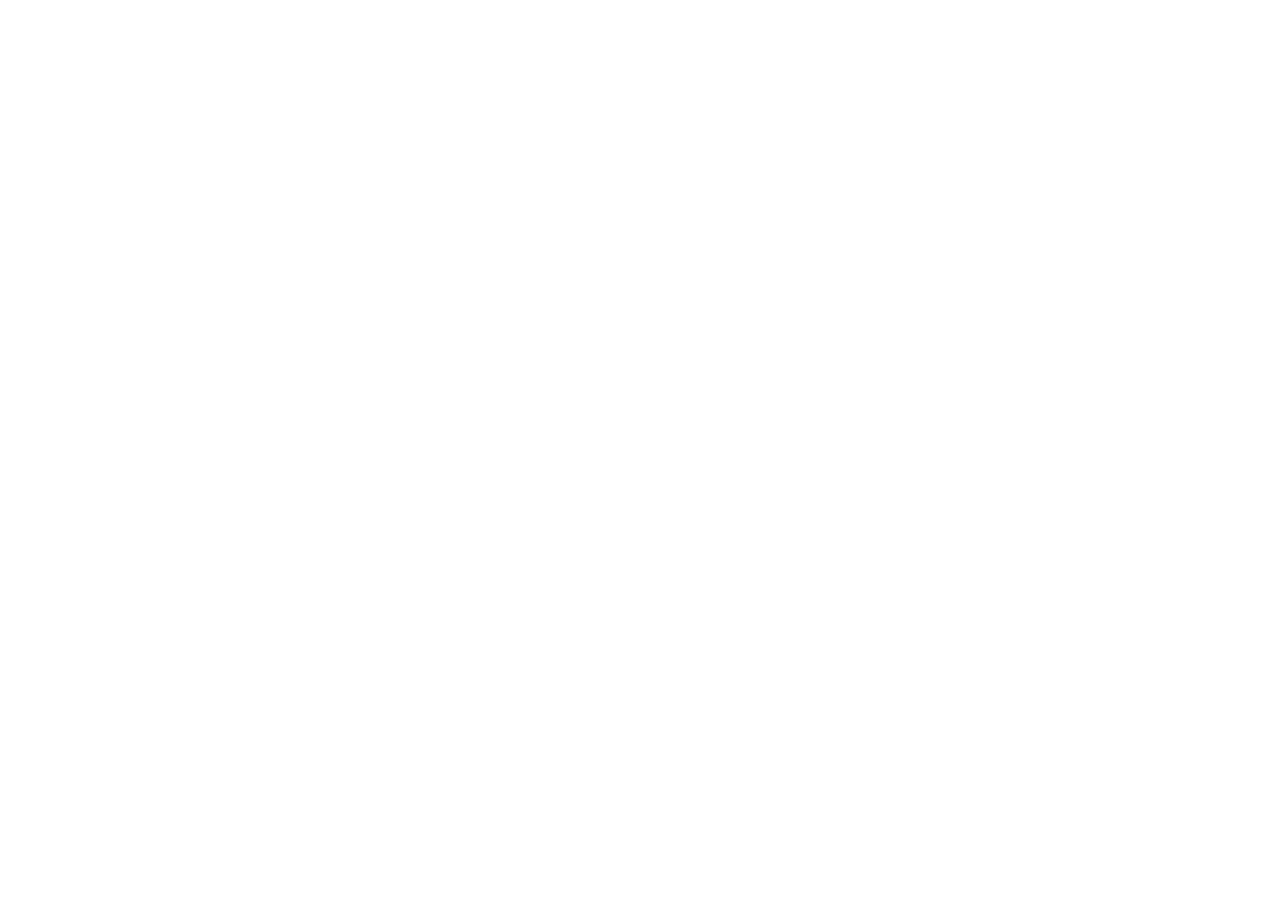
==== index.html @ 034fc5f6 "init project" ====
<!DOCTYPE html>
<html lang="en">

<head>
    <meta charset="UTF-8">
    <meta http-equiv="X-UA-Compatible" content="IE=edge">
    <meta name="viewport" content="width=device-width, initial-scale=1.0">
    <title>后台主页</title>
</head>

<body>

</body>

</html>
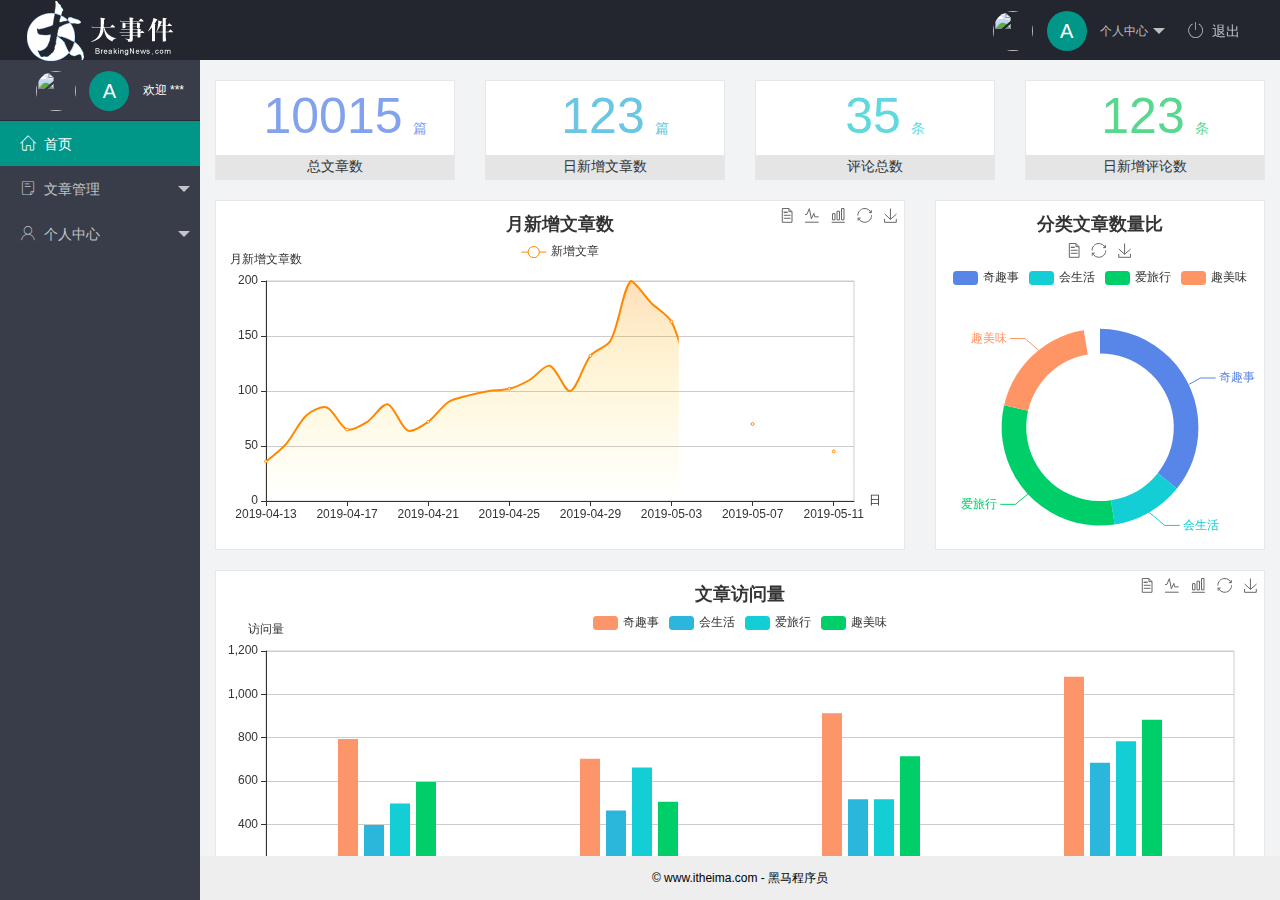
==== commit 35074a75: "完成了主页功能的开发" ====
--- a/index.html
+++ b/index.html
@@ -6,10 +6,104 @@
     <meta http-equiv="X-UA-Compatible" content="IE=edge">
     <meta name="viewport" content="width=device-width, initial-scale=1.0">
     <title>后台主页</title>
+    <!-- 导入 layui 的样式表 -->
+    <link rel="stylesheet" href="/assets/lib/layui/css/layui.css" />
+    <!-- 导入第三方图标库 -->
+    <link rel="stylesheet" href="/assets/fonts/iconfont.css" />
+    <!-- 导入自己的样式表  -->
+    <link rel="stylesheet" href="/assets/css/index.css" />
 </head>
 
-<body>
+<body class="layui-layout-body">
+    <div class="layui-layout layui-layout-admin">
+        <div class="layui-header">
+            <div class="layui-logo">
+                <img src="/assets/images/logo.png" alt="" />
+            </div>
+            <!-- 头部区域（可配合layui已有的水平导航） -->
+            <ul class="layui-nav layui-layout-right">
+                <li class="layui-nav-item">
+                    <a href="javascript:;" class="userinfo">
+                        <img src="http://t.cn/RCzsdCq" class="layui-nav-img" />
+                        <span class="text-avatar">A</span>
+                        个人中心
+                    </a>
+                    <dl class="layui-nav-child">
+                        <dd><a href="">基本资料</a></dd>
+                        <dd><a href="">更换头像</a></dd>
+                        <dd><a href="">重置密码</a></dd>
+                    </dl>
+                </li>
+                <li class="layui-nav-item">
+                    <!-- icon-tuichu前面没有. -->
+                    <a href="javascript:;" id="btnLogout"><span class="iconfont icon-tuichu"></span>退出</a>
+                </li>
+            </ul>
+        </div>
 
+        <div class="layui-side layui-bg-black">
+            <div class="layui-side-scroll">
+                <div class="userinfo">
+                    <img src="http://t.cn/RCzsdCq" class="layui-nav-img" />
+                    <span class="text-avatar">A</span>
+                    <span id="welcome">欢迎 ***</span>
+                </div>
+                <!-- 左侧导航区域（可配合layui已有的垂直导航） -->
+                <ul class="layui-nav layui-nav-tree" lay-shrink="all">
+                    <li class="layui-nav-item layui-this">
+                        <a href="/home/dashboard.html" target="fm"><span class="iconfont icon-home"></span>首页</a>
+                    </li>
+                    <li class="layui-nav-item">
+                        <a class="" href="javascript:;"><span class="iconfont icon-16"></span>文章管理</a>
+                        <dl class="layui-nav-child">
+                            <dd>
+                                <a href="javascript:;"><i class="layui-icon layui-icon-app"></i>文章类别</a>
+                            </dd>
+                            <dd>
+                                <a href="javascript:;"><i class="layui-icon layui-icon-app"></i>文章列表</a>
+                            </dd>
+                            <dd>
+                                <a href="javascript:;"><i class="layui-icon layui-icon-app"></i>发布文章</a>
+                            </dd>
+                        </dl>
+                    </li>
+                    <li class="layui-nav-item">
+                        <a href="javascript:;"><span class="iconfont icon-user"></span>个人中心</a>
+                        <dl class="layui-nav-child">
+                            <dd>
+                                <a href="javascript:;"><i class="layui-icon layui-icon-app"></i>基本资料</a>
+                            </dd>
+                            <dd>
+                                <a href="javascript:;"><i class="layui-icon layui-icon-app"></i>更换头像</a>
+                            </dd>
+                            <dd>
+                                <a href="javascript:;"><i class="layui-icon layui-icon-app"></i>重置密码</a>
+                            </dd>
+                        </dl>
+                    </li>
+                </ul>
+            </div>
+        </div>
+
+        <div class="layui-body">
+            <!-- 内容主体区域 -->
+            <!-- 以后iframe就是一个载体了，具体显示那个网页就点击那个a链接 -->
+            <iframe name="fm" src="/home/dashboard.html" frameborder="0"></iframe>
+        </div>
+
+        <div class="layui-footer">
+            <!-- 底部固定区域 -->
+            © www.itheima.com - 黑马程序员
+        </div>
+    </div>
+    <!-- 导入 layui 的JS文件 -->
+    <script src="/assets/lib/layui/layui.all.js"></script>
+    <!-- 导入 jquery.js  -->
+    <script src="/assets/lib/jquery.js"></script>
+    <!-- jquery之后 自己的JS文件之前 导入baseApi -->
+    <script src="/assets/js/baseAPI.js"></script>
+    <!-- 导入自己的js文件 -->
+    <script src="/assets/js/index.js"></script>
 </body>
 
 </html>--- a/assets/lib/layui/css/layui.css
+++ b/assets/lib/layui/css/layui.css
@@ -0,0 +1,2 @@
+/** layui-v2.5.5 MIT License By https://www.layui.com */
+ .layui-inline,img{display:inline-block;vertical-align:middle}h1,h2,h3,h4,h5,h6{font-weight:400}.layui-edge,.layui-header,.layui-inline,.layui-main{position:relative}.layui-body,.layui-edge,.layui-elip{overflow:hidden}.layui-btn,.layui-edge,.layui-inline,img{vertical-align:middle}.layui-btn,.layui-disabled,.layui-icon,.layui-unselect{-moz-user-select:none;-webkit-user-select:none;-ms-user-select:none}.layui-elip,.layui-form-checkbox span,.layui-form-pane .layui-form-label{text-overflow:ellipsis;white-space:nowrap}.layui-breadcrumb,.layui-tree-btnGroup{visibility:hidden}blockquote,body,button,dd,div,dl,dt,form,h1,h2,h3,h4,h5,h6,input,li,ol,p,pre,td,textarea,th,ul{margin:0;padding:0;-webkit-tap-highlight-color:rgba(0,0,0,0)}a:active,a:hover{outline:0}img{border:none}li{list-style:none}table{border-collapse:collapse;border-spacing:0}h4,h5,h6{font-size:100%}button,input,optgroup,option,select,textarea{font-family:inherit;font-size:inherit;font-style:inherit;font-weight:inherit;outline:0}pre{white-space:pre-wrap;white-space:-moz-pre-wrap;white-space:-pre-wrap;white-space:-o-pre-wrap;word-wrap:break-word}body{line-height:24px;font:14px Helvetica Neue,Helvetica,PingFang SC,Tahoma,Arial,sans-serif}hr{height:1px;margin:10px 0;border:0;clear:both}a{color:#333;text-decoration:none}a:hover{color:#777}a cite{font-style:normal;*cursor:pointer}.layui-border-box,.layui-border-box *{box-sizing:border-box}.layui-box,.layui-box *{box-sizing:content-box}.layui-clear{clear:both;*zoom:1}.layui-clear:after{content:'\20';clear:both;*zoom:1;display:block;height:0}.layui-inline{*display:inline;*zoom:1}.layui-edge{display:inline-block;width:0;height:0;border-width:6px;border-style:dashed;border-color:transparent}.layui-edge-top{top:-4px;border-bottom-color:#999;border-bottom-style:solid}.layui-edge-right{border-left-color:#999;border-left-style:solid}.layui-edge-bottom{top:2px;border-top-color:#999;border-top-style:solid}.layui-edge-left{border-right-color:#999;border-right-style:solid}.layui-disabled,.layui-disabled:hover{color:#d2d2d2!important;cursor:not-allowed!important}.layui-circle{border-radius:100%}.layui-show{display:block!important}.layui-hide{display:none!important}@font-face{font-family:layui-icon;src:url(../font/iconfont.eot?v=250);src:url(../font/iconfont.eot?v=250#iefix) format('embedded-opentype'),url(../font/iconfont.woff2?v=250) format('woff2'),url(../font/iconfont.woff?v=250) format('woff'),url(../font/iconfont.ttf?v=250) format('truetype'),url(../font/iconfont.svg?v=250#layui-icon) format('svg')}.layui-icon{font-family:layui-icon!important;font-size:16px;font-style:normal;-webkit-font-smoothing:antialiased;-moz-osx-font-smoothing:grayscale}.layui-icon-reply-fill:before{content:"\e611"}.layui-icon-set-fill:before{content:"\e614"}.layui-icon-menu-fill:before{content:"\e60f"}.layui-icon-search:before{content:"\e615"}.layui-icon-share:before{content:"\e641"}.layui-icon-set-sm:before{content:"\e620"}.layui-icon-engine:before{content:"\e628"}.layui-icon-close:before{content:"\1006"}.layui-icon-close-fill:before{content:"\1007"}.layui-icon-chart-screen:before{content:"\e629"}.layui-icon-star:before{content:"\e600"}.layui-icon-circle-dot:before{content:"\e617"}.layui-icon-chat:before{content:"\e606"}.layui-icon-release:before{content:"\e609"}.layui-icon-list:before{content:"\e60a"}.layui-icon-chart:before{content:"\e62c"}.layui-icon-ok-circle:before{content:"\1005"}.layui-icon-layim-theme:before{content:"\e61b"}.layui-icon-table:before{content:"\e62d"}.layui-icon-right:before{content:"\e602"}.layui-icon-left:before{content:"\e603"}.layui-icon-cart-simple:before{content:"\e698"}.layui-icon-face-cry:before{content:"\e69c"}.layui-icon-face-smile:before{content:"\e6af"}.layui-icon-survey:before{content:"\e6b2"}.layui-icon-tree:before{content:"\e62e"}.layui-icon-upload-circle:before{content:"\e62f"}.layui-icon-add-circle:before{content:"\e61f"}.layui-icon-download-circle:before{content:"\e601"}.layui-icon-templeate-1:before{content:"\e630"}.layui-icon-util:before{content:"\e631"}.layui-icon-face-surprised:before{content:"\e664"}.layui-icon-edit:before{content:"\e642"}.layui-icon-speaker:before{content:"\e645"}.layui-icon-down:before{content:"\e61a"}.layui-icon-file:before{content:"\e621"}.layui-icon-layouts:before{content:"\e632"}.layui-icon-rate-half:before{content:"\e6c9"}.layui-icon-add-circle-fine:before{content:"\e608"}.layui-icon-prev-circle:before{content:"\e633"}.layui-icon-read:before{content:"\e705"}.layui-icon-404:before{content:"\e61c"}.layui-icon-carousel:before{content:"\e634"}.layui-icon-help:before{content:"\e607"}.layui-icon-code-circle:before{content:"\e635"}.layui-icon-water:before{content:"\e636"}.layui-icon-username:before{content:"\e66f"}.layui-icon-find-fill:before{content:"\e670"}.layui-icon-about:before{content:"\e60b"}.layui-icon-location:before{content:"\e715"}.layui-icon-up:before{content:"\e619"}.layui-icon-pause:before{content:"\e651"}.layui-icon-date:before{content:"\e637"}.layui-icon-layim-uploadfile:before{content:"\e61d"}.layui-icon-delete:before{content:"\e640"}.layui-icon-play:before{content:"\e652"}.layui-icon-top:before{content:"\e604"}.layui-icon-friends:before{content:"\e612"}.layui-icon-refresh-3:before{content:"\e9aa"}.layui-icon-ok:before{content:"\e605"}.layui-icon-layer:before{content:"\e638"}.layui-icon-face-smile-fine:before{content:"\e60c"}.layui-icon-dollar:before{content:"\e659"}.layui-icon-group:before{content:"\e613"}.layui-icon-layim-download:before{content:"\e61e"}.layui-icon-picture-fine:before{content:"\e60d"}.layui-icon-link:before{content:"\e64c"}.layui-icon-diamond:before{content:"\e735"}.layui-icon-log:before{content:"\e60e"}.layui-icon-rate-solid:before{content:"\e67a"}.layui-icon-fonts-del:before{content:"\e64f"}.layui-icon-unlink:before{content:"\e64d"}.layui-icon-fonts-clear:before{content:"\e639"}.layui-icon-triangle-r:before{content:"\e623"}.layui-icon-circle:before{content:"\e63f"}.layui-icon-radio:before{content:"\e643"}.layui-icon-align-center:before{content:"\e647"}.layui-icon-align-right:before{content:"\e648"}.layui-icon-align-left:before{content:"\e649"}.layui-icon-loading-1:before{content:"\e63e"}.layui-icon-return:before{content:"\e65c"}.layui-icon-fonts-strong:before{content:"\e62b"}.layui-icon-upload:before{content:"\e67c"}.layui-icon-dialogue:before{content:"\e63a"}.layui-icon-video:before{content:"\e6ed"}.layui-icon-headset:before{content:"\e6fc"}.layui-icon-cellphone-fine:before{content:"\e63b"}.layui-icon-add-1:before{content:"\e654"}.layui-icon-face-smile-b:before{content:"\e650"}.layui-icon-fonts-html:before{content:"\e64b"}.layui-icon-form:before{content:"\e63c"}.layui-icon-cart:before{content:"\e657"}.layui-icon-camera-fill:before{content:"\e65d"}.layui-icon-tabs:before{content:"\e62a"}.layui-icon-fonts-code:before{content:"\e64e"}.layui-icon-fire:before{content:"\e756"}.layui-icon-set:before{content:"\e716"}.layui-icon-fonts-u:before{content:"\e646"}.layui-icon-triangle-d:before{content:"\e625"}.layui-icon-tips:before{content:"\e702"}.layui-icon-picture:before{content:"\e64a"}.layui-icon-more-vertical:before{content:"\e671"}.layui-icon-flag:before{content:"\e66c"}.layui-icon-loading:before{content:"\e63d"}.layui-icon-fonts-i:before{content:"\e644"}.layui-icon-refresh-1:before{content:"\e666"}.layui-icon-rmb:before{content:"\e65e"}.layui-icon-home:before{content:"\e68e"}.layui-icon-user:before{content:"\e770"}.layui-icon-notice:before{content:"\e667"}.layui-icon-login-weibo:before{content:"\e675"}.layui-icon-voice:before{content:"\e688"}.layui-icon-upload-drag:before{content:"\e681"}.layui-icon-login-qq:before{content:"\e676"}.layui-icon-snowflake:before{content:"\e6b1"}.layui-icon-file-b:before{content:"\e655"}.layui-icon-template:before{content:"\e663"}.layui-icon-auz:before{content:"\e672"}.layui-icon-console:before{content:"\e665"}.layui-icon-app:before{content:"\e653"}.layui-icon-prev:before{content:"\e65a"}.layui-icon-website:before{content:"\e7ae"}.layui-icon-next:before{content:"\e65b"}.layui-icon-component:before{content:"\e857"}.layui-icon-more:before{content:"\e65f"}.layui-icon-login-wechat:before{content:"\e677"}.layui-icon-shrink-right:before{content:"\e668"}.layui-icon-spread-left:before{content:"\e66b"}.layui-icon-camera:before{content:"\e660"}.layui-icon-note:before{content:"\e66e"}.layui-icon-refresh:before{content:"\e669"}.layui-icon-female:before{content:"\e661"}.layui-icon-male:before{content:"\e662"}.layui-icon-password:before{content:"\e673"}.layui-icon-senior:before{content:"\e674"}.layui-icon-theme:before{content:"\e66a"}.layui-icon-tread:before{content:"\e6c5"}.layui-icon-praise:before{content:"\e6c6"}.layui-icon-star-fill:before{content:"\e658"}.layui-icon-rate:before{content:"\e67b"}.layui-icon-template-1:before{content:"\e656"}.layui-icon-vercode:before{content:"\e679"}.layui-icon-cellphone:before{content:"\e678"}.layui-icon-screen-full:before{content:"\e622"}.layui-icon-screen-restore:before{content:"\e758"}.layui-icon-cols:before{content:"\e610"}.layui-icon-export:before{content:"\e67d"}.layui-icon-print:before{content:"\e66d"}.layui-icon-slider:before{content:"\e714"}.layui-icon-addition:before{content:"\e624"}.layui-icon-subtraction:before{content:"\e67e"}.layui-icon-service:before{content:"\e626"}.layui-icon-transfer:before{content:"\e691"}.layui-main{width:1140px;margin:0 auto}.layui-header{z-index:1000;height:60px}.layui-header a:hover{transition:all .5s;-webkit-transition:all .5s}.layui-side{position:fixed;left:0;top:0;bottom:0;z-index:999;width:200px;overflow-x:hidden}.layui-side-scroll{position:relative;width:220px;height:100%;overflow-x:hidden}.layui-body{position:absolute;left:200px;right:0;top:0;bottom:0;z-index:998;width:auto;overflow-y:auto;box-sizing:border-box}.layui-layout-body{overflow:hidden}.layui-layout-admin .layui-header{background-color:#23262E}.layui-layout-admin .layui-side{top:60px;width:200px;overflow-x:hidden}.layui-layout-admin .layui-body{position:fixed;top:60px;bottom:44px}.layui-layout-admin .layui-main{width:auto;margin:0 15px}.layui-layout-admin .layui-footer{position:fixed;left:200px;right:0;bottom:0;height:44px;line-height:44px;padding:0 15px;background-color:#eee}.layui-layout-admin .layui-logo{position:absolute;left:0;top:0;width:200px;height:100%;line-height:60px;text-align:center;color:#009688;font-size:16px}.layui-layout-admin .layui-header .layui-nav{background:0 0}.layui-layout-left{position:absolute!important;left:200px;top:0}.layui-layout-right{position:absolute!important;right:0;top:0}.layui-container{position:relative;margin:0 auto;padding:0 15px;box-sizing:border-box}.layui-fluid{position:relative;margin:0 auto;padding:0 15px}.layui-row:after,.layui-row:before{content:'';display:block;clear:both}.layui-col-lg1,.layui-col-lg10,.layui-col-lg11,.layui-col-lg12,.layui-col-lg2,.layui-col-lg3,.layui-col-lg4,.layui-col-lg5,.layui-col-lg6,.layui-col-lg7,.layui-col-lg8,.layui-col-lg9,.layui-col-md1,.layui-col-md10,.layui-col-md11,.layui-col-md12,.layui-col-md2,.layui-col-md3,.layui-col-md4,.layui-col-md5,.layui-col-md6,.layui-col-md7,.layui-col-md8,.layui-col-md9,.layui-col-sm1,.layui-col-sm10,.layui-col-sm11,.layui-col-sm12,.layui-col-sm2,.layui-col-sm3,.layui-col-sm4,.layui-col-sm5,.layui-col-sm6,.layui-col-sm7,.layui-col-sm8,.layui-col-sm9,.layui-col-xs1,.layui-col-xs10,.layui-col-xs11,.layui-col-xs12,.layui-col-xs2,.layui-col-xs3,.layui-col-xs4,.layui-col-xs5,.layui-col-xs6,.layui-col-xs7,.layui-col-xs8,.layui-col-xs9{position:relative;display:block;box-sizing:border-box}.layui-col-xs1,.layui-col-xs10,.layui-col-xs11,.layui-col-xs12,.layui-col-xs2,.layui-col-xs3,.layui-col-xs4,.layui-col-xs5,.layui-col-xs6,.layui-col-xs7,.layui-col-xs8,.layui-col-xs9{float:left}.layui-col-xs1{width:8.33333333%}.layui-col-xs2{width:16.66666667%}.layui-col-xs3{width:25%}.layui-col-xs4{width:33.33333333%}.layui-col-xs5{width:41.66666667%}.layui-col-xs6{width:50%}.layui-col-xs7{width:58.33333333%}.layui-col-xs8{width:66.66666667%}.layui-col-xs9{width:75%}.layui-col-xs10{width:83.33333333%}.layui-col-xs11{width:91.66666667%}.layui-col-xs12{width:100%}.layui-col-xs-offset1{margin-left:8.33333333%}.layui-col-xs-offset2{margin-left:16.66666667%}.layui-col-xs-offset3{margin-left:25%}.layui-col-xs-offset4{margin-left:33.33333333%}.layui-col-xs-offset5{margin-left:41.66666667%}.layui-col-xs-offset6{margin-left:50%}.layui-col-xs-offset7{margin-left:58.33333333%}.layui-col-xs-offset8{margin-left:66.66666667%}.layui-col-xs-offset9{margin-left:75%}.layui-col-xs-offset10{margin-left:83.33333333%}.layui-col-xs-offset11{margin-left:91.66666667%}.layui-col-xs-offset12{margin-left:100%}@media screen and (max-width:768px){.layui-hide-xs{display:none!important}.layui-show-xs-block{display:block!important}.layui-show-xs-inline{display:inline!important}.layui-show-xs-inline-block{display:inline-block!important}}@media screen and (min-width:768px){.layui-container{width:750px}.layui-hide-sm{display:none!important}.layui-show-sm-block{display:block!important}.layui-show-sm-inline{display:inline!important}.layui-show-sm-inline-block{display:inline-block!important}.layui-col-sm1,.layui-col-sm10,.layui-col-sm11,.layui-col-sm12,.layui-col-sm2,.layui-col-sm3,.layui-col-sm4,.layui-col-sm5,.layui-col-sm6,.layui-col-sm7,.layui-col-sm8,.layui-col-sm9{float:left}.layui-col-sm1{width:8.33333333%}.layui-col-sm2{width:16.66666667%}.layui-col-sm3{width:25%}.layui-col-sm4{width:33.33333333%}.layui-col-sm5{width:41.66666667%}.layui-col-sm6{width:50%}.layui-col-sm7{width:58.33333333%}.layui-col-sm8{width:66.66666667%}.layui-col-sm9{width:75%}.layui-col-sm10{width:83.33333333%}.layui-col-sm11{width:91.66666667%}.layui-col-sm12{width:100%}.layui-col-sm-offset1{margin-left:8.33333333%}.layui-col-sm-offset2{margin-left:16.66666667%}.layui-col-sm-offset3{margin-left:25%}.layui-col-sm-offset4{margin-left:33.33333333%}.layui-col-sm-offset5{margin-left:41.66666667%}.layui-col-sm-offset6{margin-left:50%}.layui-col-sm-offset7{margin-left:58.33333333%}.layui-col-sm-offset8{margin-left:66.66666667%}.layui-col-sm-offset9{margin-left:75%}.layui-col-sm-offset10{margin-left:83.33333333%}.layui-col-sm-offset11{margin-left:91.66666667%}.layui-col-sm-offset12{margin-left:100%}}@media screen and (min-width:992px){.layui-container{width:970px}.layui-hide-md{display:none!important}.layui-show-md-block{display:block!important}.layui-show-md-inline{display:inline!important}.layui-show-md-inline-block{display:inline-block!important}.layui-col-md1,.layui-col-md10,.layui-col-md11,.layui-col-md12,.layui-col-md2,.layui-col-md3,.layui-col-md4,.layui-col-md5,.layui-col-md6,.layui-col-md7,.layui-col-md8,.layui-col-md9{float:left}.layui-col-md1{width:8.33333333%}.layui-col-md2{width:16.66666667%}.layui-col-md3{width:25%}.layui-col-md4{width:33.33333333%}.layui-col-md5{width:41.66666667%}.layui-col-md6{width:50%}.layui-col-md7{width:58.33333333%}.layui-col-md8{width:66.66666667%}.layui-col-md9{width:75%}.layui-col-md10{width:83.33333333%}.layui-col-md11{width:91.66666667%}.layui-col-md12{width:100%}.layui-col-md-offset1{margin-left:8.33333333%}.layui-col-md-offset2{margin-left:16.66666667%}.layui-col-md-offset3{margin-left:25%}.layui-col-md-offset4{margin-left:33.33333333%}.layui-col-md-offset5{margin-left:41.66666667%}.layui-col-md-offset6{margin-left:50%}.layui-col-md-offset7{margin-left:58.33333333%}.layui-col-md-offset8{margin-left:66.66666667%}.layui-col-md-offset9{margin-left:75%}.layui-col-md-offset10{margin-left:83.33333333%}.layui-col-md-offset11{margin-left:91.66666667%}.layui-col-md-offset12{margin-left:100%}}@media screen and (min-width:1200px){.layui-container{width:1170px}.layui-hide-lg{display:none!important}.layui-show-lg-block{display:block!important}.layui-show-lg-inline{display:inline!important}.layui-show-lg-inline-block{display:inline-block!important}.layui-col-lg1,.layui-col-lg10,.layui-col-lg11,.layui-col-lg12,.layui-col-lg2,.layui-col-lg3,.layui-col-lg4,.layui-col-lg5,.layui-col-lg6,.layui-col-lg7,.layui-col-lg8,.layui-col-lg9{float:left}.layui-col-lg1{width:8.33333333%}.layui-col-lg2{width:16.66666667%}.layui-col-lg3{width:25%}.layui-col-lg4{width:33.33333333%}.layui-col-lg5{width:41.66666667%}.layui-col-lg6{width:50%}.layui-col-lg7{width:58.33333333%}.layui-col-lg8{width:66.66666667%}.layui-col-lg9{width:75%}.layui-col-lg10{width:83.33333333%}.layui-col-lg11{width:91.66666667%}.layui-col-lg12{width:100%}.layui-col-lg-offset1{margin-left:8.33333333%}.layui-col-lg-offset2{margin-left:16.66666667%}.layui-col-lg-offset3{margin-left:25%}.layui-col-lg-offset4{margin-left:33.33333333%}.layui-col-lg-offset5{margin-left:41.66666667%}.layui-col-lg-offset6{margin-left:50%}.layui-col-lg-offset7{margin-left:58.33333333%}.layui-col-lg-offset8{margin-left:66.66666667%}.layui-col-lg-offset9{margin-left:75%}.layui-col-lg-offset10{margin-left:83.33333333%}.layui-col-lg-offset11{margin-left:91.66666667%}.layui-col-lg-offset12{margin-left:100%}}.layui-col-space1{margin:-.5px}.layui-col-space1>*{padding:.5px}.layui-col-space3{margin:-1.5px}.layui-col-space3>*{padding:1.5px}.layui-col-space5{margin:-2.5px}.layui-col-space5>*{padding:2.5px}.layui-col-space8{margin:-3.5px}.layui-col-space8>*{padding:3.5px}.layui-col-space10{margin:-5px}.layui-col-space10>*{padding:5px}.layui-col-space12{margin:-6px}.layui-col-space12>*{padding:6px}.layui-col-space15{margin:-7.5px}.layui-col-space15>*{padding:7.5px}.layui-col-space18{margin:-9px}.layui-col-space18>*{padding:9px}.layui-col-space20{margin:-10px}.layui-col-space20>*{padding:10px}.layui-col-space22{margin:-11px}.layui-col-space22>*{padding:11px}.layui-col-space25{margin:-12.5px}.layui-col-space25>*{padding:12.5px}.layui-col-space30{margin:-15px}.layui-col-space30>*{padding:15px}.layui-btn,.layui-input,.layui-select,.layui-textarea,.layui-upload-button{outline:0;-webkit-appearance:none;transition:all .3s;-webkit-transition:all .3s;box-sizing:border-box}.layui-elem-quote{margin-bottom:10px;padding:15px;line-height:22px;border-left:5px solid #009688;border-radius:0 2px 2px 0;background-color:#f2f2f2}.layui-quote-nm{border-style:solid;border-width:1px 1px 1px 5px;background:0 0}.layui-elem-field{margin-bottom:10px;padding:0;border-width:1px;border-style:solid}.layui-elem-field legend{margin-left:20px;padding:0 10px;font-size:20px;font-weight:300}.layui-field-title{margin:10px 0 20px;border-width:1px 0 0}.layui-field-box{padding:10px 15px}.layui-field-title .layui-field-box{padding:10px 0}.layui-progress{position:relative;height:6px;border-radius:20px;background-color:#e2e2e2}.layui-progress-bar{position:absolute;left:0;top:0;width:0;max-width:100%;height:6px;border-radius:20px;text-align:right;background-color:#5FB878;transition:all .3s;-webkit-transition:all .3s}.layui-progress-big,.layui-progress-big .layui-progress-bar{height:18px;line-height:18px}.layui-progress-text{position:relative;top:-20px;line-height:18px;font-size:12px;color:#666}.layui-progress-big .layui-progress-text{position:static;padding:0 10px;color:#fff}.layui-collapse{border-width:1px;border-style:solid;border-radius:2px}.layui-colla-content,.layui-colla-item{border-top-width:1px;border-top-style:solid}.layui-colla-item:first-child{border-top:none}.layui-colla-title{position:relative;height:42px;line-height:42px;padding:0 15px 0 35px;color:#333;background-color:#f2f2f2;cursor:pointer;font-size:14px;overflow:hidden}.layui-colla-content{display:none;padding:10px 15px;line-height:22px;color:#666}.layui-colla-icon{position:absolute;left:15px;top:0;font-size:14px}.layui-card{margin-bottom:15px;border-radius:2px;background-color:#fff;box-shadow:0 1px 2px 0 rgba(0,0,0,.05)}.layui-card:last-child{margin-bottom:0}.layui-card-header{position:relative;height:42px;line-height:42px;padding:0 15px;border-bottom:1px solid #f6f6f6;color:#333;border-radius:2px 2px 0 0;font-size:14px}.layui-bg-black,.layui-bg-blue,.layui-bg-cyan,.layui-bg-green,.layui-bg-orange,.layui-bg-red{color:#fff!important}.layui-card-body{position:relative;padding:10px 15px;line-height:24px}.layui-card-body[pad15]{padding:15px}.layui-card-body[pad20]{padding:20px}.layui-card-body .layui-table{margin:5px 0}.layui-card .layui-tab{margin:0}.layui-panel-window{position:relative;padding:15px;border-radius:0;border-top:5px solid #E6E6E6;background-color:#fff}.layui-auxiliar-moving{position:fixed;left:0;right:0;top:0;bottom:0;width:100%;height:100%;background:0 0;z-index:9999999999}.layui-form-label,.layui-form-mid,.layui-form-select,.layui-input-block,.layui-input-inline,.layui-textarea{position:relative}.layui-bg-red{background-color:#FF5722!important}.layui-bg-orange{background-color:#FFB800!important}.layui-bg-green{background-color:#009688!important}.layui-bg-cyan{background-color:#2F4056!important}.layui-bg-blue{background-color:#1E9FFF!important}.layui-bg-black{background-color:#393D49!important}.layui-bg-gray{background-color:#eee!important;color:#666!important}.layui-badge-rim,.layui-colla-content,.layui-colla-item,.layui-collapse,.layui-elem-field,.layui-form-pane .layui-form-item[pane],.layui-form-pane .layui-form-label,.layui-input,.layui-layedit,.layui-layedit-tool,.layui-quote-nm,.layui-select,.layui-tab-bar,.layui-tab-card,.layui-tab-title,.layui-tab-title .layui-this:after,.layui-textarea{border-color:#e6e6e6}.layui-timeline-item:before,hr{background-color:#e6e6e6}.layui-text{line-height:22px;font-size:14px;color:#666}.layui-text h1,.layui-text h2,.layui-text h3{font-weight:500;color:#333}.layui-text h1{font-size:30px}.layui-text h2{font-size:24px}.layui-text h3{font-size:18px}.layui-text a:not(.layui-btn){color:#01AAED}.layui-text a:not(.layui-btn):hover{text-decoration:underline}.layui-text ul{padding:5px 0 5px 15px}.layui-text ul li{margin-top:5px;list-style-type:disc}.layui-text em,.layui-word-aux{color:#999!important;padding:0 5px!important}.layui-btn{display:inline-block;height:38px;line-height:38px;padding:0 18px;background-color:#009688;color:#fff;white-space:nowrap;text-align:center;font-size:14px;border:none;border-radius:2px;cursor:pointer}.layui-btn:hover{opacity:.8;filter:alpha(opacity=80);color:#fff}.layui-btn:active{opacity:1;filter:alpha(opacity=100)}.layui-btn+.layui-btn{margin-left:10px}.layui-btn-container{font-size:0}.layui-btn-container .layui-btn{margin-right:10px;margin-bottom:10px}.layui-btn-container .layui-btn+.layui-btn{margin-left:0}.layui-table .layui-btn-container .layui-btn{margin-bottom:9px}.layui-btn-radius{border-radius:100px}.layui-btn .layui-icon{margin-right:3px;font-size:18px;vertical-align:bottom;vertical-align:middle\9}.layui-btn-primary{border:1px solid #C9C9C9;background-color:#fff;color:#555}.layui-btn-primary:hover{border-color:#009688;color:#333}.layui-btn-normal{background-color:#1E9FFF}.layui-btn-warm{background-color:#FFB800}.layui-btn-danger{background-color:#FF5722}.layui-btn-checked{background-color:#5FB878}.layui-btn-disabled,.layui-btn-disabled:active,.layui-btn-disabled:hover{border:1px solid #e6e6e6;background-color:#FBFBFB;color:#C9C9C9;cursor:not-allowed;opacity:1}.layui-btn-lg{height:44px;line-height:44px;padding:0 25px;font-size:16px}.layui-btn-sm{height:30px;line-height:30px;padding:0 10px;font-size:12px}.layui-btn-sm i{font-size:16px!important}.layui-btn-xs{height:22px;line-height:22px;padding:0 5px;font-size:12px}.layui-btn-xs i{font-size:14px!important}.layui-btn-group{display:inline-block;vertical-align:middle;font-size:0}.layui-btn-group .layui-btn{margin-left:0!important;margin-right:0!important;border-left:1px solid rgba(255,255,255,.5);border-radius:0}.layui-btn-group .layui-btn-primary{border-left:none}.layui-btn-group .layui-btn-primary:hover{border-color:#C9C9C9;color:#009688}.layui-btn-group .layui-btn:first-child{border-left:none;border-radius:2px 0 0 2px}.layui-btn-group .layui-btn-primary:first-child{border-left:1px solid #c9c9c9}.layui-btn-group .layui-btn:last-child{border-radius:0 2px 2px 0}.layui-btn-group .layui-btn+.layui-btn{margin-left:0}.layui-btn-group+.layui-btn-group{margin-left:10px}.layui-btn-fluid{width:100%}.layui-input,.layui-select,.layui-textarea{height:38px;line-height:1.3;line-height:38px\9;border-width:1px;border-style:solid;background-color:#fff;border-radius:2px}.layui-input::-webkit-input-placeholder,.layui-select::-webkit-input-placeholder,.layui-textarea::-webkit-input-placeholder{line-height:1.3}.layui-input,.layui-textarea{display:block;width:100%;padding-left:10px}.layui-input:hover,.layui-textarea:hover{border-color:#D2D2D2!important}.layui-input:focus,.layui-textarea:focus{border-color:#C9C9C9!important}.layui-textarea{min-height:100px;height:auto;line-height:20px;padding:6px 10px;resize:vertical}.layui-select{padding:0 10px}.layui-form input[type=checkbox],.layui-form input[type=radio],.layui-form select{display:none}.layui-form [lay-ignore]{display:initial}.layui-form-item{margin-bottom:15px;clear:both;*zoom:1}.layui-form-item:after{content:'\20';clear:both;*zoom:1;display:block;height:0}.layui-form-label{float:left;display:block;padding:9px 15px;width:80px;font-weight:400;line-height:20px;text-align:right}.layui-form-label-col{display:block;float:none;padding:9px 0;line-height:20px;text-align:left}.layui-form-item .layui-inline{margin-bottom:5px;margin-right:10px}.layui-input-block{margin-left:110px;min-height:36px}.layui-input-inline{display:inline-block;vertical-align:middle}.layui-form-item .layui-input-inline{float:left;width:190px;margin-right:10px}.layui-form-text .layui-input-inline{width:auto}.layui-form-mid{float:left;display:block;padding:9px 0!important;line-height:20px;margin-right:10px}.layui-form-danger+.layui-form-select .layui-input,.layui-form-danger:focus{border-color:#FF5722!important}.layui-form-select .layui-input{padding-right:30px;cursor:pointer}.layui-form-select .layui-edge{position:absolute;right:10px;top:50%;margin-top:-3px;cursor:pointer;border-width:6px;border-top-color:#c2c2c2;border-top-style:solid;transition:all .3s;-webkit-transition:all .3s}.layui-form-select dl{display:none;position:absolute;left:0;top:42px;padding:5px 0;z-index:899;min-width:100%;border:1px solid #d2d2d2;max-height:300px;overflow-y:auto;background-color:#fff;border-radius:2px;box-shadow:0 2px 4px rgba(0,0,0,.12);box-sizing:border-box}.layui-form-select dl dd,.layui-form-select dl dt{padding:0 10px;line-height:36px;white-space:nowrap;overflow:hidden;text-overflow:ellipsis}.layui-form-select dl dt{font-size:12px;color:#999}.layui-form-select dl dd{cursor:pointer}.layui-form-select dl dd:hover{background-color:#f2f2f2;-webkit-transition:.5s all;transition:.5s all}.layui-form-select .layui-select-group dd{padding-left:20px}.layui-form-select dl dd.layui-select-tips{padding-left:10px!important;color:#999}.layui-form-select dl dd.layui-this{background-color:#5FB878;color:#fff}.layui-form-checkbox,.layui-form-select dl dd.layui-disabled{background-color:#fff}.layui-form-selected dl{display:block}.layui-form-checkbox,.layui-form-checkbox *,.layui-form-switch{display:inline-block;vertical-align:middle}.layui-form-selected .layui-edge{margin-top:-9px;-webkit-transform:rotate(180deg);transform:rotate(180deg);margin-top:-3px\9}:root .layui-form-selected .layui-edge{margin-top:-9px\0/IE9}.layui-form-selectup dl{top:auto;bottom:42px}.layui-select-none{margin:5px 0;text-align:center;color:#999}.layui-select-disabled .layui-disabled{border-color:#eee!important}.layui-select-disabled .layui-edge{border-top-color:#d2d2d2}.layui-form-checkbox{position:relative;height:30px;line-height:30px;margin-right:10px;padding-right:30px;cursor:pointer;font-size:0;-webkit-transition:.1s linear;transition:.1s linear;box-sizing:border-box}.layui-form-checkbox span{padding:0 10px;height:100%;font-size:14px;border-radius:2px 0 0 2px;background-color:#d2d2d2;color:#fff;overflow:hidden}.layui-form-checkbox:hover span{background-color:#c2c2c2}.layui-form-checkbox i{position:absolute;right:0;top:0;width:30px;height:28px;border:1px solid #d2d2d2;border-left:none;border-radius:0 2px 2px 0;color:#fff;font-size:20px;text-align:center}.layui-form-checkbox:hover i{border-color:#c2c2c2;color:#c2c2c2}.layui-form-checked,.layui-form-checked:hover{border-color:#5FB878}.layui-form-checked span,.layui-form-checked:hover span{background-color:#5FB878}.layui-form-checked i,.layui-form-checked:hover i{color:#5FB878}.layui-form-item .layui-form-checkbox{margin-top:4px}.layui-form-checkbox[lay-skin=primary]{height:auto!important;line-height:normal!important;min-width:18px;min-height:18px;border:none!important;margin-right:0;padding-left:28px;padding-right:0;background:0 0}.layui-form-checkbox[lay-skin=primary] span{padding-left:0;padding-right:15px;line-height:18px;background:0 0;color:#666}.layui-form-checkbox[lay-skin=primary] i{right:auto;left:0;width:16px;height:16px;line-height:16px;border:1px solid #d2d2d2;font-size:12px;border-radius:2px;background-color:#fff;-webkit-transition:.1s linear;transition:.1s linear}.layui-form-checkbox[lay-skin=primary]:hover i{border-color:#5FB878;color:#fff}.layui-form-checked[lay-skin=primary] i{border-color:#5FB878!important;background-color:#5FB878;color:#fff}.layui-checkbox-disbaled[lay-skin=primary] span{background:0 0!important;color:#c2c2c2}.layui-checkbox-disbaled[lay-skin=primary]:hover i{border-color:#d2d2d2}.layui-form-item .layui-form-checkbox[lay-skin=primary]{margin-top:10px}.layui-form-switch{position:relative;height:22px;line-height:22px;min-width:35px;padding:0 5px;margin-top:8px;border:1px solid #d2d2d2;border-radius:20px;cursor:pointer;background-color:#fff;-webkit-transition:.1s linear;transition:.1s linear}.layui-form-switch i{position:absolute;left:5px;top:3px;width:16px;height:16px;border-radius:20px;background-color:#d2d2d2;-webkit-transition:.1s linear;transition:.1s linear}.layui-form-switch em{position:relative;top:0;width:25px;margin-left:21px;padding:0!important;text-align:center!important;color:#999!important;font-style:normal!important;font-size:12px}.layui-form-onswitch{border-color:#5FB878;background-color:#5FB878}.layui-checkbox-disbaled,.layui-checkbox-disbaled i{border-color:#e2e2e2!important}.layui-form-onswitch i{left:100%;margin-left:-21px;background-color:#fff}.layui-form-onswitch em{margin-left:5px;margin-right:21px;color:#fff!important}.layui-checkbox-disbaled span{background-color:#e2e2e2!important}.layui-checkbox-disbaled:hover i{color:#fff!important}[lay-radio]{display:none}.layui-form-radio,.layui-form-radio *{display:inline-block;vertical-align:middle}.layui-form-radio{line-height:28px;margin:6px 10px 0 0;padding-right:10px;cursor:pointer;font-size:0}.layui-form-radio *{font-size:14px}.layui-form-radio>i{margin-right:8px;font-size:22px;color:#c2c2c2}.layui-form-radio>i:hover,.layui-form-radioed>i{color:#5FB878}.layui-radio-disbaled>i{color:#e2e2e2!important}.layui-form-pane .layui-form-label{width:110px;padding:8px 15px;height:38px;line-height:20px;border-width:1px;border-style:solid;border-radius:2px 0 0 2px;text-align:center;background-color:#FBFBFB;overflow:hidden;box-sizing:border-box}.layui-form-pane .layui-input-inline{margin-left:-1px}.layui-form-pane .layui-input-block{margin-left:110px;left:-1px}.layui-form-pane .layui-input{border-radius:0 2px 2px 0}.layui-form-pane .layui-form-text .layui-form-label{float:none;width:100%;border-radius:2px;box-sizing:border-box;text-align:left}.layui-form-pane .layui-form-text .layui-input-inline{display:block;margin:0;top:-1px;clear:both}.layui-form-pane .layui-form-text .layui-input-block{margin:0;left:0;top:-1px}.layui-form-pane .layui-form-text .layui-textarea{min-height:100px;border-radius:0 0 2px 2px}.layui-form-pane .layui-form-checkbox{margin:4px 0 4px 10px}.layui-form-pane .layui-form-radio,.layui-form-pane .layui-form-switch{margin-top:6px;margin-left:10px}.layui-form-pane .layui-form-item[pane]{position:relative;border-width:1px;border-style:solid}.layui-form-pane .layui-form-item[pane] .layui-form-label{position:absolute;left:0;top:0;height:100%;border-width:0 1px 0 0}.layui-form-pane .layui-form-item[pane] .layui-input-inline{margin-left:110px}@media screen and (max-width:450px){.layui-form-item .layui-form-label{text-overflow:ellipsis;overflow:hidden;white-space:nowrap}.layui-form-item .layui-inline{display:block;margin-right:0;margin-bottom:20px;clear:both}.layui-form-item .layui-inline:after{content:'\20';clear:both;display:block;height:0}.layui-form-item .layui-input-inline{display:block;float:none;left:-3px;width:auto;margin:0 0 10px 112px}.layui-form-item .layui-input-inline+.layui-form-mid{margin-left:110px;top:-5px;padding:0}.layui-form-item .layui-form-checkbox{margin-right:5px;margin-bottom:5px}}.layui-layedit{border-width:1px;border-style:solid;border-radius:2px}.layui-layedit-tool{padding:3px 5px;border-bottom-width:1px;border-bottom-style:solid;font-size:0}.layedit-tool-fixed{position:fixed;top:0;border-top:1px solid #e2e2e2}.layui-layedit-tool .layedit-tool-mid,.layui-layedit-tool .layui-icon{display:inline-block;vertical-align:middle;text-align:center;font-size:14px}.layui-layedit-tool .layui-icon{position:relative;width:32px;height:30px;line-height:30px;margin:3px 5px;color:#777;cursor:pointer;border-radius:2px}.layui-layedit-tool .layui-icon:hover{color:#393D49}.layui-layedit-tool .layui-icon:active{color:#000}.layui-layedit-tool .layedit-tool-active{background-color:#e2e2e2;color:#000}.layui-layedit-tool .layui-disabled,.layui-layedit-tool .layui-disabled:hover{color:#d2d2d2;cursor:not-allowed}.layui-layedit-tool .layedit-tool-mid{width:1px;height:18px;margin:0 10px;background-color:#d2d2d2}.layedit-tool-html{width:50px!important;font-size:30px!important}.layedit-tool-b,.layedit-tool-code,.layedit-tool-help{font-size:16px!important}.layedit-tool-d,.layedit-tool-face,.layedit-tool-image,.layedit-tool-unlink{font-size:18px!important}.layedit-tool-image input{position:absolute;font-size:0;left:0;top:0;width:100%;height:100%;opacity:.01;filter:Alpha(opacity=1);cursor:pointer}.layui-layedit-iframe iframe{display:block;width:100%}#LAY_layedit_code{overflow:hidden}.layui-laypage{display:inline-block;*display:inline;*zoom:1;vertical-align:middle;margin:10px 0;font-size:0}.layui-laypage>a:first-child,.layui-laypage>a:first-child em{border-radius:2px 0 0 2px}.layui-laypage>a:last-child,.layui-laypage>a:last-child em{border-radius:0 2px 2px 0}.layui-laypage>:first-child{margin-left:0!important}.layui-laypage>:last-child{margin-right:0!important}.layui-laypage a,.layui-laypage button,.layui-laypage input,.layui-laypage select,.layui-laypage span{border:1px solid #e2e2e2}.layui-laypage a,.layui-laypage span{display:inline-block;*display:inline;*zoom:1;vertical-align:middle;padding:0 15px;height:28px;line-height:28px;margin:0 -1px 5px 0;background-color:#fff;color:#333;font-size:12px}.layui-flow-more a *,.layui-laypage input,.layui-table-view select[lay-ignore]{display:inline-block}.layui-laypage a:hover{color:#009688}.layui-laypage em{font-style:normal}.layui-laypage .layui-laypage-spr{color:#999;font-weight:700}.layui-laypage a{text-decoration:none}.layui-laypage .layui-laypage-curr{position:relative}.layui-laypage .layui-laypage-curr em{position:relative;color:#fff}.layui-laypage .layui-laypage-curr .layui-laypage-em{position:absolute;left:-1px;top:-1px;padding:1px;width:100%;height:100%;background-color:#009688}.layui-laypage-em{border-radius:2px}.layui-laypage-next em,.layui-laypage-prev em{font-family:Sim sun;font-size:16px}.layui-laypage .layui-laypage-count,.layui-laypage .layui-laypage-limits,.layui-laypage .layui-laypage-refresh,.layui-laypage .layui-laypage-skip{margin-left:10px;margin-right:10px;padding:0;border:none}.layui-laypage .layui-laypage-limits,.layui-laypage .layui-laypage-refresh{vertical-align:top}.layui-laypage .layui-laypage-refresh i{font-size:18px;cursor:pointer}.layui-laypage select{height:22px;padding:3px;border-radius:2px;cursor:pointer}.layui-laypage .layui-laypage-skip{height:30px;line-height:30px;color:#999}.layui-laypage button,.layui-laypage input{height:30px;line-height:30px;border-radius:2px;vertical-align:top;background-color:#fff;box-sizing:border-box}.layui-laypage input{width:40px;margin:0 10px;padding:0 3px;text-align:center}.layui-laypage input:focus,.layui-laypage select:focus{border-color:#009688!important}.layui-laypage button{margin-left:10px;padding:0 10px;cursor:pointer}.layui-table,.layui-table-view{margin:10px 0}.layui-flow-more{margin:10px 0;text-align:center;color:#999;font-size:14px}.layui-flow-more a{height:32px;line-height:32px}.layui-flow-more a *{vertical-align:top}.layui-flow-more a cite{padding:0 20px;border-radius:3px;background-color:#eee;color:#333;font-style:normal}.layui-flow-more a cite:hover{opacity:.8}.layui-flow-more a i{font-size:30px;color:#737383}.layui-table{width:100%;background-color:#fff;color:#666}.layui-table tr{transition:all .3s;-webkit-transition:all .3s}.layui-table th{text-align:left;font-weight:400}.layui-table tbody tr:hover,.layui-table thead tr,.layui-table-click,.layui-table-header,.layui-table-hover,.layui-table-mend,.layui-table-patch,.layui-table-tool,.layui-table-total,.layui-table-total tr,.layui-table[lay-even] tr:nth-child(even){background-color:#f2f2f2}.layui-table td,.layui-table th,.layui-table-col-set,.layui-table-fixed-r,.layui-table-grid-down,.layui-table-header,.layui-table-page,.layui-table-tips-main,.layui-table-tool,.layui-table-total,.layui-table-view,.layui-table[lay-skin=line],.layui-table[lay-skin=row]{border-width:1px;border-style:solid;border-color:#e6e6e6}.layui-table td,.layui-table th{position:relative;padding:9px 15px;min-height:20px;line-height:20px;font-size:14px}.layui-table[lay-skin=line] td,.layui-table[lay-skin=line] th{border-width:0 0 1px}.layui-table[lay-skin=row] td,.layui-table[lay-skin=row] th{border-width:0 1px 0 0}.layui-table[lay-skin=nob] td,.layui-table[lay-skin=nob] th{border:none}.layui-table img{max-width:100px}.layui-table[lay-size=lg] td,.layui-table[lay-size=lg] th{padding:15px 30px}.layui-table-view .layui-table[lay-size=lg] .layui-table-cell{height:40px;line-height:40px}.layui-table[lay-size=sm] td,.layui-table[lay-size=sm] th{font-size:12px;padding:5px 10px}.layui-table-view .layui-table[lay-size=sm] .layui-table-cell{height:20px;line-height:20px}.layui-table[lay-data]{display:none}.layui-table-box{position:relative;overflow:hidden}.layui-table-view .layui-table{position:relative;width:auto;margin:0}.layui-table-view .layui-table[lay-skin=line]{border-width:0 1px 0 0}.layui-table-view .layui-table[lay-skin=row]{border-width:0 0 1px}.layui-table-view .layui-table td,.layui-table-view .layui-table th{padding:5px 0;border-top:none;border-left:none}.layui-table-view .layui-table th.layui-unselect .layui-table-cell span{cursor:pointer}.layui-table-view .layui-table td{cursor:default}.layui-table-view .layui-table td[data-edit=text]{cursor:text}.layui-table-view .layui-form-checkbox[lay-skin=primary] i{width:18px;height:18px}.layui-table-view .layui-form-radio{line-height:0;padding:0}.layui-table-view .layui-form-radio>i{margin:0;font-size:20px}.layui-table-init{position:absolute;left:0;top:0;width:100%;height:100%;text-align:center;z-index:110}.layui-table-init .layui-icon{position:absolute;left:50%;top:50%;margin:-15px 0 0 -15px;font-size:30px;color:#c2c2c2}.layui-table-header{border-width:0 0 1px;overflow:hidden}.layui-table-header .layui-table{margin-bottom:-1px}.layui-table-tool .layui-inline[lay-event]{position:relative;width:26px;height:26px;padding:5px;line-height:16px;margin-right:10px;text-align:center;color:#333;border:1px solid #ccc;cursor:pointer;-webkit-transition:.5s all;transition:.5s all}.layui-table-tool .layui-inline[lay-event]:hover{border:1px solid #999}.layui-table-tool-temp{padding-right:120px}.layui-table-tool-self{position:absolute;right:17px;top:10px}.layui-table-tool .layui-table-tool-self .layui-inline[lay-event]{margin:0 0 0 10px}.layui-table-tool-panel{position:absolute;top:29px;left:-1px;padding:5px 0;min-width:150px;min-height:40px;border:1px solid #d2d2d2;text-align:left;overflow-y:auto;background-color:#fff;box-shadow:0 2px 4px rgba(0,0,0,.12)}.layui-table-cell,.layui-table-tool-panel li{overflow:hidden;text-overflow:ellipsis;white-space:nowrap}.layui-table-tool-panel li{padding:0 10px;line-height:30px;-webkit-transition:.5s all;transition:.5s all}.layui-table-tool-panel li .layui-form-checkbox[lay-skin=primary]{width:100%;padding-left:28px}.layui-table-tool-panel li:hover{background-color:#f2f2f2}.layui-table-tool-panel li .layui-form-checkbox[lay-skin=primary] i{position:absolute;left:0;top:0}.layui-table-tool-panel li .layui-form-checkbox[lay-skin=primary] span{padding:0}.layui-table-tool .layui-table-tool-self .layui-table-tool-panel{left:auto;right:-1px}.layui-table-col-set{position:absolute;right:0;top:0;width:20px;height:100%;border-width:0 0 0 1px;background-color:#fff}.layui-table-sort{width:10px;height:20px;margin-left:5px;cursor:pointer!important}.layui-table-sort .layui-edge{position:absolute;left:5px;border-width:5px}.layui-table-sort .layui-table-sort-asc{top:3px;border-top:none;border-bottom-style:solid;border-bottom-color:#b2b2b2}.layui-table-sort .layui-table-sort-asc:hover{border-bottom-color:#666}.layui-table-sort .layui-table-sort-desc{bottom:5px;border-bottom:none;border-top-style:solid;border-top-color:#b2b2b2}.layui-table-sort .layui-table-sort-desc:hover{border-top-color:#666}.layui-table-sort[lay-sort=asc] .layui-table-sort-asc{border-bottom-color:#000}.layui-table-sort[lay-sort=desc] .layui-table-sort-desc{border-top-color:#000}.layui-table-cell{height:28px;line-height:28px;padding:0 15px;position:relative;box-sizing:border-box}.layui-table-cell .layui-form-checkbox[lay-skin=primary]{top:-1px;padding:0}.layui-table-cell .layui-table-link{color:#01AAED}.laytable-cell-checkbox,.laytable-cell-numbers,.laytable-cell-radio,.laytable-cell-space{padding:0;text-align:center}.layui-table-body{position:relative;overflow:auto;margin-right:-1px;margin-bottom:-1px}.layui-table-body .layui-none{line-height:26px;padding:15px;text-align:center;color:#999}.layui-table-fixed{position:absolute;left:0;top:0;z-index:101}.layui-table-fixed .layui-table-body{overflow:hidden}.layui-table-fixed-l{box-shadow:0 -1px 8px rgba(0,0,0,.08)}.layui-table-fixed-r{left:auto;right:-1px;border-width:0 0 0 1px;box-shadow:-1px 0 8px rgba(0,0,0,.08)}.layui-table-fixed-r .layui-table-header{position:relative;overflow:visible}.layui-table-mend{position:absolute;right:-49px;top:0;height:100%;width:50px}.layui-table-tool{position:relative;z-index:890;width:100%;min-height:50px;line-height:30px;padding:10px 15px;border-width:0 0 1px}.layui-table-tool .layui-btn-container{margin-bottom:-10px}.layui-table-page,.layui-table-total{border-width:1px 0 0;margin-bottom:-1px;overflow:hidden}.layui-table-page{position:relative;width:100%;padding:7px 7px 0;height:41px;font-size:12px;white-space:nowrap}.layui-table-page>div{height:26px}.layui-table-page .layui-laypage{margin:0}.layui-table-page .layui-laypage a,.layui-table-page .layui-laypage span{height:26px;line-height:26px;margin-bottom:10px;border:none;background:0 0}.layui-table-page .layui-laypage a,.layui-table-page .layui-laypage span.layui-laypage-curr{padding:0 12px}.layui-table-page .layui-laypage span{margin-left:0;padding:0}.layui-table-page .layui-laypage .layui-laypage-prev{margin-left:-7px!important}.layui-table-page .layui-laypage .layui-laypage-curr .layui-laypage-em{left:0;top:0;padding:0}.layui-table-page .layui-laypage button,.layui-table-page .layui-laypage input{height:26px;line-height:26px}.layui-table-page .layui-laypage input{width:40px}.layui-table-page .layui-laypage button{padding:0 10px}.layui-table-page select{height:18px}.layui-table-patch .layui-table-cell{padding:0;width:30px}.layui-table-edit{position:absolute;left:0;top:0;width:100%;height:100%;padding:0 14px 1px;border-radius:0;box-shadow:1px 1px 20px rgba(0,0,0,.15)}.layui-table-edit:focus{border-color:#5FB878!important}select.layui-table-edit{padding:0 0 0 10px;border-color:#C9C9C9}.layui-table-view .layui-form-checkbox,.layui-table-view .layui-form-radio,.layui-table-view .layui-form-switch{top:0;margin:0;box-sizing:content-box}.layui-table-view .layui-form-checkbox{top:-1px;height:26px;line-height:26px}.layui-table-view .layui-form-checkbox i{height:26px}.layui-table-grid .layui-table-cell{overflow:visible}.layui-table-grid-down{position:absolute;top:0;right:0;width:26px;height:100%;padding:5px 0;border-width:0 0 0 1px;text-align:center;background-color:#fff;color:#999;cursor:pointer}.layui-table-grid-down .layui-icon{position:absolute;top:50%;left:50%;margin:-8px 0 0 -8px}.layui-table-grid-down:hover{background-color:#fbfbfb}body .layui-table-tips .layui-layer-content{background:0 0;padding:0;box-shadow:0 1px 6px rgba(0,0,0,.12)}.layui-table-tips-main{margin:-44px 0 0 -1px;max-height:150px;padding:8px 15px;font-size:14px;overflow-y:scroll;background-color:#fff;color:#666}.layui-table-tips-c{position:absolute;right:-3px;top:-13px;width:20px;height:20px;padding:3px;cursor:pointer;background-color:#666;border-radius:50%;color:#fff}.layui-table-tips-c:hover{background-color:#777}.layui-table-tips-c:before{position:relative;right:-2px}.layui-upload-file{display:none!important;opacity:.01;filter:Alpha(opacity=1)}.layui-upload-drag,.layui-upload-form,.layui-upload-wrap{display:inline-block}.layui-upload-list{margin:10px 0}.layui-upload-choose{padding:0 10px;color:#999}.layui-upload-drag{position:relative;padding:30px;border:1px dashed #e2e2e2;background-color:#fff;text-align:center;cursor:pointer;color:#999}.layui-upload-drag .layui-icon{font-size:50px;color:#009688}.layui-upload-drag[lay-over]{border-color:#009688}.layui-upload-iframe{position:absolute;width:0;height:0;border:0;visibility:hidden}.layui-upload-wrap{position:relative;vertical-align:middle}.layui-upload-wrap .layui-upload-file{display:block!important;position:absolute;left:0;top:0;z-index:10;font-size:100px;width:100%;height:100%;opacity:.01;filter:Alpha(opacity=1);cursor:pointer}.layui-transfer-active,.layui-transfer-box{display:inline-block;vertical-align:middle}.layui-transfer-box,.layui-transfer-header,.layui-transfer-search{border-width:0;border-style:solid;border-color:#e6e6e6}.layui-transfer-box{position:relative;border-width:1px;width:200px;height:360px;border-radius:2px;background-color:#fff}.layui-transfer-box .layui-form-checkbox{width:100%;margin:0!important}.layui-transfer-header{height:38px;line-height:38px;padding:0 10px;border-bottom-width:1px}.layui-transfer-search{position:relative;padding:10px;border-bottom-width:1px}.layui-transfer-search .layui-input{height:32px;padding-left:30px;font-size:12px}.layui-transfer-search .layui-icon-search{position:absolute;left:20px;top:50%;margin-top:-8px;color:#666}.layui-transfer-active{margin:0 15px}.layui-transfer-active .layui-btn{display:block;margin:0;padding:0 15px;background-color:#5FB878;border-color:#5FB878;color:#fff}.layui-transfer-active .layui-btn-disabled{background-color:#FBFBFB;border-color:#e6e6e6;color:#C9C9C9}.layui-transfer-active .layui-btn:first-child{margin-bottom:15px}.layui-transfer-active .layui-btn .layui-icon{margin:0;font-size:14px!important}.layui-transfer-data{padding:5px 0;overflow:auto}.layui-transfer-data li{height:32px;line-height:32px;padding:0 10px}.layui-transfer-data li:hover{background-color:#f2f2f2;transition:.5s all}.layui-transfer-data .layui-none{padding:15px 10px;text-align:center;color:#999}.layui-nav{position:relative;padding:0 20px;background-color:#393D49;color:#fff;border-radius:2px;font-size:0;box-sizing:border-box}.layui-nav *{font-size:14px}.layui-nav .layui-nav-item{position:relative;display:inline-block;*display:inline;*zoom:1;vertical-align:middle;line-height:60px}.layui-nav .layui-nav-item a{display:block;padding:0 20px;color:#fff;color:rgba(255,255,255,.7);transition:all .3s;-webkit-transition:all .3s}.layui-nav .layui-this:after,.layui-nav-bar,.layui-nav-tree .layui-nav-itemed:after{position:absolute;left:0;top:0;width:0;height:5px;background-color:#5FB878;transition:all .2s;-webkit-transition:all .2s}.layui-nav-bar{z-index:1000}.layui-nav .layui-nav-item a:hover,.layui-nav .layui-this a{color:#fff}.layui-nav .layui-this:after{content:'';top:auto;bottom:0;width:100%}.layui-nav-img{width:30px;height:30px;margin-right:10px;border-radius:50%}.layui-nav .layui-nav-more{content:'';width:0;height:0;border-style:solid dashed dashed;border-color:#fff transparent transparent;overflow:hidden;cursor:pointer;transition:all .2s;-webkit-transition:all .2s;position:absolute;top:50%;right:3px;margin-top:-3px;border-width:6px;border-top-color:rgba(255,255,255,.7)}.layui-nav .layui-nav-mored,.layui-nav-itemed>a .layui-nav-more{margin-top:-9px;border-style:dashed dashed solid;border-color:transparent transparent #fff}.layui-nav-child{display:none;position:absolute;left:0;top:65px;min-width:100%;line-height:36px;padding:5px 0;box-shadow:0 2px 4px rgba(0,0,0,.12);border:1px solid #d2d2d2;background-color:#fff;z-index:100;border-radius:2px;white-space:nowrap}.layui-nav .layui-nav-child a{color:#333}.layui-nav .layui-nav-child a:hover{background-color:#f2f2f2;color:#000}.layui-nav-child dd{position:relative}.layui-nav .layui-nav-child dd.layui-this a,.layui-nav-child dd.layui-this{background-color:#5FB878;color:#fff}.layui-nav-child dd.layui-this:after{display:none}.layui-nav-tree{width:200px;padding:0}.layui-nav-tree .layui-nav-item{display:block;width:100%;line-height:45px}.layui-nav-tree .layui-nav-item a{position:relative;height:45px;line-height:45px;text-overflow:ellipsis;overflow:hidden;white-space:nowrap}.layui-nav-tree .layui-nav-item a:hover{background-color:#4E5465}.layui-nav-tree .layui-nav-bar{width:5px;height:0;background-color:#009688}.layui-nav-tree .layui-nav-child dd.layui-this,.layui-nav-tree .layui-nav-child dd.layui-this a,.layui-nav-tree .layui-this,.layui-nav-tree .layui-this>a,.layui-nav-tree .layui-this>a:hover{background-color:#009688;color:#fff}.layui-nav-tree .layui-this:after{display:none}.layui-nav-itemed>a,.layui-nav-tree .layui-nav-title a,.layui-nav-tree .layui-nav-title a:hover{color:#fff!important}.layui-nav-tree .layui-nav-child{position:relative;z-index:0;top:0;border:none;box-shadow:none}.layui-nav-tree .layui-nav-child a{height:40px;line-height:40px;color:#fff;color:rgba(255,255,255,.7)}.layui-nav-tree .layui-nav-child,.layui-nav-tree .layui-nav-child a:hover{background:0 0;color:#fff}.layui-nav-tree .layui-nav-more{right:10px}.layui-nav-itemed>.layui-nav-child{display:block;padding:0;background-color:rgba(0,0,0,.3)!important}.layui-nav-itemed>.layui-nav-child>.layui-this>.layui-nav-child{display:block}.layui-nav-side{position:fixed;top:0;bottom:0;left:0;overflow-x:hidden;z-index:999}.layui-bg-blue .layui-nav-bar,.layui-bg-blue .layui-nav-itemed:after,.layui-bg-blue .layui-this:after{background-color:#93D1FF}.layui-bg-blue .layui-nav-child dd.layui-this{background-color:#1E9FFF}.layui-bg-blue .layui-nav-itemed>a,.layui-nav-tree.layui-bg-blue .layui-nav-title a,.layui-nav-tree.layui-bg-blue .layui-nav-title a:hover{background-color:#007DDB!important}.layui-breadcrumb{font-size:0}.layui-breadcrumb>*{font-size:14px}.layui-breadcrumb a{color:#999!important}.layui-breadcrumb a:hover{color:#5FB878!important}.layui-breadcrumb a cite{color:#666;font-style:normal}.layui-breadcrumb span[lay-separator]{margin:0 10px;color:#999}.layui-tab{margin:10px 0;text-align:left!important}.layui-tab[overflow]>.layui-tab-title{overflow:hidden}.layui-tab-title{position:relative;left:0;height:40px;white-space:nowrap;font-size:0;border-bottom-width:1px;border-bottom-style:solid;transition:all .2s;-webkit-transition:all .2s}.layui-tab-title li{display:inline-block;*display:inline;*zoom:1;vertical-align:middle;font-size:14px;transition:all .2s;-webkit-transition:all .2s;position:relative;line-height:40px;min-width:65px;padding:0 15px;text-align:center;cursor:pointer}.layui-tab-title li a{display:block}.layui-tab-title .layui-this{color:#000}.layui-tab-title .layui-this:after{position:absolute;left:0;top:0;content:'';width:100%;height:41px;border-width:1px;border-style:solid;border-bottom-color:#fff;border-radius:2px 2px 0 0;box-sizing:border-box;pointer-events:none}.layui-tab-bar{position:absolute;right:0;top:0;z-index:10;width:30px;height:39px;line-height:39px;border-width:1px;border-style:solid;border-radius:2px;text-align:center;background-color:#fff;cursor:pointer}.layui-tab-bar .layui-icon{position:relative;display:inline-block;top:3px;transition:all .3s;-webkit-transition:all .3s}.layui-tab-item{display:none}.layui-tab-more{padding-right:30px;height:auto!important;white-space:normal!important}.layui-tab-more li.layui-this:after{border-bottom-color:#e2e2e2;border-radius:2px}.layui-tab-more .layui-tab-bar .layui-icon{top:-2px;top:3px\9;-webkit-transform:rotate(180deg);transform:rotate(180deg)}:root .layui-tab-more .layui-tab-bar .layui-icon{top:-2px\0/IE9}.layui-tab-content{padding:10px}.layui-tab-title li .layui-tab-close{position:relative;display:inline-block;width:18px;height:18px;line-height:20px;margin-left:8px;top:1px;text-align:center;font-size:14px;color:#c2c2c2;transition:all .2s;-webkit-transition:all .2s}.layui-tab-title li .layui-tab-close:hover{border-radius:2px;background-color:#FF5722;color:#fff}.layui-tab-brief>.layui-tab-title .layui-this{color:#009688}.layui-tab-brief>.layui-tab-more li.layui-this:after,.layui-tab-brief>.layui-tab-title .layui-this:after{border:none;border-radius:0;border-bottom:2px solid #5FB878}.layui-tab-brief[overflow]>.layui-tab-title .layui-this:after{top:-1px}.layui-tab-card{border-width:1px;border-style:solid;border-radius:2px;box-shadow:0 2px 5px 0 rgba(0,0,0,.1)}.layui-tab-card>.layui-tab-title{background-color:#f2f2f2}.layui-tab-card>.layui-tab-title li{margin-right:-1px;margin-left:-1px}.layui-tab-card>.layui-tab-title .layui-this{background-color:#fff}.layui-tab-card>.layui-tab-title .layui-this:after{border-top:none;border-width:1px;border-bottom-color:#fff}.layui-tab-card>.layui-tab-title .layui-tab-bar{height:40px;line-height:40px;border-radius:0;border-top:none;border-right:none}.layui-tab-card>.layui-tab-more .layui-this{background:0 0;color:#5FB878}.layui-tab-card>.layui-tab-more .layui-this:after{border:none}.layui-timeline{padding-left:5px}.layui-timeline-item{position:relative;padding-bottom:20px}.layui-timeline-axis{position:absolute;left:-5px;top:0;z-index:10;width:20px;height:20px;line-height:20px;background-color:#fff;color:#5FB878;border-radius:50%;text-align:center;cursor:pointer}.layui-timeline-axis:hover{color:#FF5722}.layui-timeline-item:before{content:'';position:absolute;left:5px;top:0;z-index:0;width:1px;height:100%}.layui-timeline-item:last-child:before{display:none}.layui-timeline-item:first-child:before{display:block}.layui-timeline-content{padding-left:25px}.layui-timeline-title{position:relative;margin-bottom:10px}.layui-badge,.layui-badge-dot,.layui-badge-rim{position:relative;display:inline-block;padding:0 6px;font-size:12px;text-align:center;background-color:#FF5722;color:#fff;border-radius:2px}.layui-badge{height:18px;line-height:18px}.layui-badge-dot{width:8px;height:8px;padding:0;border-radius:50%}.layui-badge-rim{height:18px;line-height:18px;border-width:1px;border-style:solid;background-color:#fff;color:#666}.layui-btn .layui-badge,.layui-btn .layui-badge-dot{margin-left:5px}.layui-nav .layui-badge,.layui-nav .layui-badge-dot{position:absolute;top:50%;margin:-8px 6px 0}.layui-tab-title .layui-badge,.layui-tab-title .layui-badge-dot{left:5px;top:-2px}.layui-carousel{position:relative;left:0;top:0;background-color:#f8f8f8}.layui-carousel>[carousel-item]{position:relative;width:100%;height:100%;overflow:hidden}.layui-carousel>[carousel-item]:before{position:absolute;content:'\e63d';left:50%;top:50%;width:100px;line-height:20px;margin:-10px 0 0 -50px;text-align:center;color:#c2c2c2;font-family:layui-icon!important;font-size:30px;font-style:normal;-webkit-font-smoothing:antialiased;-moz-osx-font-smoothing:grayscale}.layui-carousel>[carousel-item]>*{display:none;position:absolute;left:0;top:0;width:100%;height:100%;background-color:#f8f8f8;transition-duration:.3s;-webkit-transition-duration:.3s}.layui-carousel-updown>*{-webkit-transition:.3s ease-in-out up;transition:.3s ease-in-out up}.layui-carousel-arrow{display:none\9;opacity:0;position:absolute;left:10px;top:50%;margin-top:-18px;width:36px;height:36px;line-height:36px;text-align:center;font-size:20px;border:0;border-radius:50%;background-color:rgba(0,0,0,.2);color:#fff;-webkit-transition-duration:.3s;transition-duration:.3s;cursor:pointer}.layui-carousel-arrow[lay-type=add]{left:auto!important;right:10px}.layui-carousel:hover .layui-carousel-arrow[lay-type=add],.layui-carousel[lay-arrow=always] .layui-carousel-arrow[lay-type=add]{right:20px}.layui-carousel[lay-arrow=always] .layui-carousel-arrow{opacity:1;left:20px}.layui-carousel[lay-arrow=none] .layui-carousel-arrow{display:none}.layui-carousel-arrow:hover,.layui-carousel-ind ul:hover{background-color:rgba(0,0,0,.35)}.layui-carousel:hover .layui-carousel-arrow{display:block\9;opacity:1;left:20px}.layui-carousel-ind{position:relative;top:-35px;width:100%;line-height:0!important;text-align:center;font-size:0}.layui-carousel[lay-indicator=outside]{margin-bottom:30px}.layui-carousel[lay-indicator=outside] .layui-carousel-ind{top:10px}.layui-carousel[lay-indicator=outside] .layui-carousel-ind ul{background-color:rgba(0,0,0,.5)}.layui-carousel[lay-indicator=none] .layui-carousel-ind{display:none}.layui-carousel-ind ul{display:inline-block;padding:5px;background-color:rgba(0,0,0,.2);border-radius:10px;-webkit-transition-duration:.3s;transition-duration:.3s}.layui-carousel-ind li{display:inline-block;width:10px;height:10px;margin:0 3px;font-size:14px;background-color:#e2e2e2;background-color:rgba(255,255,255,.5);border-radius:50%;cursor:pointer;-webkit-transition-duration:.3s;transition-duration:.3s}.layui-carousel-ind li:hover{background-color:rgba(255,255,255,.7)}.layui-carousel-ind li.layui-this{background-color:#fff}.layui-carousel>[carousel-item]>.layui-carousel-next,.layui-carousel>[carousel-item]>.layui-carousel-prev,.layui-carousel>[carousel-item]>.layui-this{display:block}.layui-carousel>[carousel-item]>.layui-this{left:0}.layui-carousel>[carousel-item]>.layui-carousel-prev{left:-100%}.layui-carousel>[carousel-item]>.layui-carousel-next{left:100%}.layui-carousel>[carousel-item]>.layui-carousel-next.layui-carousel-left,.layui-carousel>[carousel-item]>.layui-carousel-prev.layui-carousel-right{left:0}.layui-carousel>[carousel-item]>.layui-this.layui-carousel-left{left:-100%}.layui-carousel>[carousel-item]>.layui-this.layui-carousel-right{left:100%}.layui-carousel[lay-anim=updown] .layui-carousel-arrow{left:50%!important;top:20px;margin:0 0 0 -18px}.layui-carousel[lay-anim=updown]>[carousel-item]>*,.layui-carousel[lay-anim=fade]>[carousel-item]>*{left:0!important}.layui-carousel[lay-anim=updown] .layui-carousel-arrow[lay-type=add]{top:auto!important;bottom:20px}.layui-carousel[lay-anim=updown] .layui-carousel-ind{position:absolute;top:50%;right:20px;width:auto;height:auto}.layui-carousel[lay-anim=updown] .layui-carousel-ind ul{padding:3px 5px}.layui-carousel[lay-anim=updown] .layui-carousel-ind li{display:block;margin:6px 0}.layui-carousel[lay-anim=updown]>[carousel-item]>.layui-this{top:0}.layui-carousel[lay-anim=updown]>[carousel-item]>.layui-carousel-prev{top:-100%}.layui-carousel[lay-anim=updown]>[carousel-item]>.layui-carousel-next{top:100%}.layui-carousel[lay-anim=updown]>[carousel-item]>.layui-carousel-next.layui-carousel-left,.layui-carousel[lay-anim=updown]>[carousel-item]>.layui-carousel-prev.layui-carousel-right{top:0}.layui-carousel[lay-anim=updown]>[carousel-item]>.layui-this.layui-carousel-left{top:-100%}.layui-carousel[lay-anim=updown]>[carousel-item]>.layui-this.layui-carousel-right{top:100%}.layui-carousel[lay-anim=fade]>[carousel-item]>.layui-carousel-next,.layui-carousel[lay-anim=fade]>[carousel-item]>.layui-carousel-prev{opacity:0}.layui-carousel[lay-anim=fade]>[carousel-item]>.layui-carousel-next.layui-carousel-left,.layui-carousel[lay-anim=fade]>[carousel-item]>.layui-carousel-prev.layui-carousel-right{opacity:1}.layui-carousel[lay-anim=fade]>[carousel-item]>.layui-this.layui-carousel-left,.layui-carousel[lay-anim=fade]>[carousel-item]>.layui-this.layui-carousel-right{opacity:0}.layui-fixbar{position:fixed;right:15px;bottom:15px;z-index:999999}.layui-fixbar li{width:50px;height:50px;line-height:50px;margin-bottom:1px;text-align:center;cursor:pointer;font-size:30px;background-color:#9F9F9F;color:#fff;border-radius:2px;opacity:.95}.layui-fixbar li:hover{opacity:.85}.layui-fixbar li:active{opacity:1}.layui-fixbar .layui-fixbar-top{display:none;font-size:40px}body .layui-util-face{border:none;background:0 0}body .layui-util-face .layui-layer-content{padding:0;background-color:#fff;color:#666;box-shadow:none}.layui-util-face .layui-layer-TipsG{display:none}.layui-util-face ul{position:relative;width:372px;padding:10px;border:1px solid #D9D9D9;background-color:#fff;box-shadow:0 0 20px rgba(0,0,0,.2)}.layui-util-face ul li{cursor:pointer;float:left;border:1px solid #e8e8e8;height:22px;width:26px;overflow:hidden;margin:-1px 0 0 -1px;padding:4px 2px;text-align:center}.layui-util-face ul li:hover{position:relative;z-index:2;border:1px solid #eb7350;background:#fff9ec}.layui-code{position:relative;margin:10px 0;padding:15px;line-height:20px;border:1px solid #ddd;border-left-width:6px;background-color:#F2F2F2;color:#333;font-family:Courier New;font-size:12px}.layui-rate,.layui-rate *{display:inline-block;vertical-align:middle}.layui-rate{padding:10px 5px 10px 0;font-size:0}.layui-rate li i.layui-icon{font-size:20px;color:#FFB800;margin-right:5px;transition:all .3s;-webkit-transition:all .3s}.layui-rate li i:hover{cursor:pointer;transform:scale(1.12);-webkit-transform:scale(1.12)}.layui-rate[readonly] li i:hover{cursor:default;transform:scale(1)}.layui-colorpicker{width:26px;height:26px;border:1px solid #e6e6e6;padding:5px;border-radius:2px;line-height:24px;display:inline-block;cursor:pointer;transition:all .3s;-webkit-transition:all .3s}.layui-colorpicker:hover{border-color:#d2d2d2}.layui-colorpicker.layui-colorpicker-lg{width:34px;height:34px;line-height:32px}.layui-colorpicker.layui-colorpicker-sm{width:24px;height:24px;line-height:22px}.layui-colorpicker.layui-colorpicker-xs{width:22px;height:22px;line-height:20px}.layui-colorpicker-trigger-bgcolor{display:block;background:url([data-uri]);border-radius:2px}.layui-colorpicker-trigger-span{display:block;height:100%;box-sizing:border-box;border:1px solid rgba(0,0,0,.15);border-radius:2px;text-align:center}.layui-colorpicker-trigger-i{display:inline-block;color:#FFF;font-size:12px}.layui-colorpicker-trigger-i.layui-icon-close{color:#999}.layui-colorpicker-main{position:absolute;z-index:66666666;width:280px;padding:7px;background:#FFF;border:1px solid #d2d2d2;border-radius:2px;box-shadow:0 2px 4px rgba(0,0,0,.12)}.layui-colorpicker-main-wrapper{height:180px;position:relative}.layui-colorpicker-basis{width:260px;height:100%;position:relative}.layui-colorpicker-basis-white{width:100%;height:100%;position:absolute;top:0;left:0;background:linear-gradient(90deg,#FFF,hsla(0,0%,100%,0))}.layui-colorpicker-basis-black{width:100%;height:100%;position:absolute;top:0;left:0;background:linear-gradient(0deg,#000,transparent)}.layui-colorpicker-basis-cursor{width:10px;height:10px;border:1px solid #FFF;border-radius:50%;position:absolute;top:-3px;right:-3px;cursor:pointer}.layui-colorpicker-side{position:absolute;top:0;right:0;width:12px;height:100%;background:linear-gradient(red,#FF0,#0F0,#0FF,#00F,#F0F,red)}.layui-colorpicker-side-slider{width:100%;height:5px;box-shadow:0 0 1px #888;box-sizing:border-box;background:#FFF;border-radius:1px;border:1px solid #f0f0f0;cursor:pointer;position:absolute;left:0}.layui-colorpicker-main-alpha{display:none;height:12px;margin-top:7px;background:url([data-uri])}.layui-colorpicker-alpha-bgcolor{height:100%;position:relative}.layui-colorpicker-alpha-slider{width:5px;height:100%;box-shadow:0 0 1px #888;box-sizing:border-box;background:#FFF;border-radius:1px;border:1px solid #f0f0f0;cursor:pointer;position:absolute;top:0}.layui-colorpicker-main-pre{padding-top:7px;font-size:0}.layui-colorpicker-pre{width:20px;height:20px;border-radius:2px;display:inline-block;margin-left:6px;margin-bottom:7px;cursor:pointer}.layui-colorpicker-pre:nth-child(11n+1){margin-left:0}.layui-colorpicker-pre-isalpha{background:url([data-uri])}.layui-colorpicker-pre.layui-this{box-shadow:0 0 3px 2px rgba(0,0,0,.15)}.layui-colorpicker-pre>div{height:100%;border-radius:2px}.layui-colorpicker-main-input{text-align:right;padding-top:7px}.layui-colorpicker-main-input .layui-btn-container .layui-btn{margin:0 0 0 10px}.layui-colorpicker-main-input div.layui-inline{float:left;margin-right:10px;font-size:14px}.layui-colorpicker-main-input input.layui-input{width:150px;height:30px;color:#666}.layui-slider{height:4px;background:#e2e2e2;border-radius:3px;position:relative;cursor:pointer}.layui-slider-bar{border-radius:3px;position:absolute;height:100%}.layui-slider-step{position:absolute;top:0;width:4px;height:4px;border-radius:50%;background:#FFF;-webkit-transform:translateX(-50%);transform:translateX(-50%)}.layui-slider-wrap{width:36px;height:36px;position:absolute;top:-16px;-webkit-transform:translateX(-50%);transform:translateX(-50%);z-index:10;text-align:center}.layui-slider-wrap-btn{width:12px;height:12px;border-radius:50%;background:#FFF;display:inline-block;vertical-align:middle;cursor:pointer;transition:.3s}.layui-slider-wrap:after{content:"";height:100%;display:inline-block;vertical-align:middle}.layui-slider-wrap-btn.layui-slider-hover,.layui-slider-wrap-btn:hover{transform:scale(1.2)}.layui-slider-wrap-btn.layui-disabled:hover{transform:scale(1)!important}.layui-slider-tips{position:absolute;top:-42px;z-index:66666666;white-space:nowrap;display:none;-webkit-transform:translateX(-50%);transform:translateX(-50%);color:#FFF;background:#000;border-radius:3px;height:25px;line-height:25px;padding:0 10px}.layui-slider-tips:after{content:'';position:absolute;bottom:-12px;left:50%;margin-left:-6px;width:0;height:0;border-width:6px;border-style:solid;border-color:#000 transparent transparent}.layui-slider-input{width:70px;height:32px;border:1px solid #e6e6e6;border-radius:3px;font-size:16px;line-height:32px;position:absolute;right:0;top:-15px}.layui-slider-input-btn{display:none;position:absolute;top:0;right:0;width:20px;height:100%;border-left:1px solid #d2d2d2}.layui-slider-input-btn i{cursor:pointer;position:absolute;right:0;bottom:0;width:20px;height:50%;font-size:12px;line-height:16px;text-align:center;color:#999}.layui-slider-input-btn i:first-child{top:0;border-bottom:1px solid #d2d2d2}.layui-slider-input-txt{height:100%;font-size:14px}.layui-slider-input-txt input{height:100%;border:none}.layui-slider-input-btn i:hover{color:#009688}.layui-slider-vertical{width:4px;margin-left:34px}.layui-slider-vertical .layui-slider-bar{width:4px}.layui-slider-vertical .layui-slider-step{top:auto;left:0;-webkit-transform:translateY(50%);transform:translateY(50%)}.layui-slider-vertical .layui-slider-wrap{top:auto;left:-16px;-webkit-transform:translateY(50%);transform:translateY(50%)}.layui-slider-vertical .layui-slider-tips{top:auto;left:2px}@media \0screen{.layui-slider-wrap-btn{margin-left:-20px}.layui-slider-vertical .layui-slider-wrap-btn{margin-left:0;margin-bottom:-20px}.layui-slider-vertical .layui-slider-tips{margin-left:-8px}.layui-slider>span{margin-left:8px}}.layui-tree{line-height:22px}.layui-tree .layui-form-checkbox{margin:0!important}.layui-tree-set{width:100%;position:relative}.layui-tree-pack{display:none;padding-left:20px;position:relative}.layui-tree-iconClick,.layui-tree-main{display:inline-block;vertical-align:middle}.layui-tree-line .layui-tree-pack{padding-left:27px}.layui-tree-line .layui-tree-set .layui-tree-set:after{content:'';position:absolute;top:14px;left:-9px;width:17px;height:0;border-top:1px dotted #c0c4cc}.layui-tree-entry{position:relative;padding:3px 0;height:20px;white-space:nowrap}.layui-tree-entry:hover{background-color:#eee}.layui-tree-line .layui-tree-entry:hover{background-color:rgba(0,0,0,0)}.layui-tree-line .layui-tree-entry:hover .layui-tree-txt{color:#999;text-decoration:underline;transition:.3s}.layui-tree-main{cursor:pointer;padding-right:10px}.layui-tree-line .layui-tree-set:before{content:'';position:absolute;top:0;left:-9px;width:0;height:100%;border-left:1px dotted #c0c4cc}.layui-tree-line .layui-tree-set.layui-tree-setLineShort:before{height:13px}.layui-tree-line .layui-tree-set.layui-tree-setHide:before{height:0}.layui-tree-iconClick{position:relative;height:20px;line-height:20px;margin:0 10px;color:#c0c4cc}.layui-tree-icon{height:12px;line-height:12px;width:12px;text-align:center;border:1px solid #c0c4cc}.layui-tree-iconClick .layui-icon{font-size:18px}.layui-tree-icon .layui-icon{font-size:12px;color:#666}.layui-tree-iconArrow{padding:0 5px}.layui-tree-iconArrow:after{content:'';position:absolute;left:4px;top:3px;z-index:100;width:0;height:0;border-width:5px;border-style:solid;border-color:transparent transparent transparent #c0c4cc;transition:.5s}.layui-tree-btnGroup,.layui-tree-editInput{position:relative;vertical-align:middle;display:inline-block}.layui-tree-spread>.layui-tree-entry>.layui-tree-iconClick>.layui-tree-iconArrow:after{transform:rotate(90deg) translate(3px,4px)}.layui-tree-txt{display:inline-block;vertical-align:middle;color:#555}.layui-tree-search{margin-bottom:15px;color:#666}.layui-tree-btnGroup .layui-icon{display:inline-block;vertical-align:middle;padding:0 2px;cursor:pointer}.layui-tree-btnGroup .layui-icon:hover{color:#999;transition:.3s}.layui-tree-entry:hover .layui-tree-btnGroup{visibility:visible}.layui-tree-editInput{height:20px;line-height:20px;padding:0 3px;border:none;background-color:rgba(0,0,0,.05)}.layui-tree-emptyText{text-align:center;color:#999}.layui-anim{-webkit-animation-duration:.3s;animation-duration:.3s;-webkit-animation-fill-mode:both;animation-fill-mode:both}.layui-anim.layui-icon{display:inline-block}.layui-anim-loop{-webkit-animation-iteration-count:infinite;animation-iteration-count:infinite}.layui-trans,.layui-trans a{transition:all .3s;-webkit-transition:all .3s}@-webkit-keyframes layui-rotate{from{-webkit-transform:rotate(0)}to{-webkit-transform:rotate(360deg)}}@keyframes layui-rotate{from{transform:rotate(0)}to{transform:rotate(360deg)}}.layui-anim-rotate{-webkit-animation-name:layui-rotate;animation-name:layui-rotate;-webkit-animation-duration:1s;animation-duration:1s;-webkit-animation-timing-function:linear;animation-timing-function:linear}@-webkit-keyframes layui-up{from{-webkit-transform:translate3d(0,100%,0);opacity:.3}to{-webkit-transform:translate3d(0,0,0);opacity:1}}@keyframes layui-up{from{transform:translate3d(0,100%,0);opacity:.3}to{transform:translate3d(0,0,0);opacity:1}}.layui-anim-up{-webkit-animation-name:layui-up;animation-name:layui-up}@-webkit-keyframes layui-upbit{from{-webkit-transform:translate3d(0,30px,0);opacity:.3}to{-webkit-transform:translate3d(0,0,0);opacity:1}}@keyframes layui-upbit{from{transform:translate3d(0,30px,0);opacity:.3}to{transform:translate3d(0,0,0);opacity:1}}.layui-anim-upbit{-webkit-animation-name:layui-upbit;animation-name:layui-upbit}@-webkit-keyframes layui-scale{0%{opacity:.3;-webkit-transform:scale(.5)}100%{opacity:1;-webkit-transform:scale(1)}}@keyframes layui-scale{0%{opacity:.3;-ms-transform:scale(.5);transform:scale(.5)}100%{opacity:1;-ms-transform:scale(1);transform:scale(1)}}.layui-anim-scale{-webkit-animation-name:layui-scale;animation-name:layui-scale}@-webkit-keyframes layui-scale-spring{0%{opacity:.5;-webkit-transform:scale(.5)}80%{opacity:.8;-webkit-transform:scale(1.1)}100%{opacity:1;-webkit-transform:scale(1)}}@keyframes layui-scale-spring{0%{opacity:.5;transform:scale(.5)}80%{opacity:.8;transform:scale(1.1)}100%{opacity:1;transform:scale(1)}}.layui-anim-scaleSpring{-webkit-animation-name:layui-scale-spring;animation-name:layui-scale-spring}@-webkit-keyframes layui-fadein{0%{opacity:0}100%{opacity:1}}@keyframes layui-fadein{0%{opacity:0}100%{opacity:1}}.layui-anim-fadein{-webkit-animation-name:layui-fadein;animation-name:layui-fadein}@-webkit-keyframes layui-fadeout{0%{opacity:1}100%{opacity:0}}@keyframes layui-fadeout{0%{opacity:1}100%{opacity:0}}.layui-anim-fadeout{-webkit-animation-name:layui-fadeout;animation-name:layui-fadeout}--- a/assets/fonts/iconfont.css
+++ b/assets/fonts/iconfont.css
@@ -0,0 +1,37 @@
+@font-face {font-family: "iconfont";
+  src: url('iconfont.eot?t=1576139966484'); /* IE9 */
+  src: url('iconfont.eot?t=1576139966484#iefix') format('embedded-opentype'), /* IE6-IE8 */
+  url('[data-uri]') format('woff2'),
+  url('iconfont.woff?t=1576139966484') format('woff'),
+  url('iconfont.ttf?t=1576139966484') format('truetype'), /* chrome, firefox, opera, Safari, Android, iOS 4.2+ */
+  url('iconfont.svg?t=1576139966484#iconfont') format('svg'); /* iOS 4.1- */
+}
+
+.iconfont {
+  font-family: "iconfont" !important;
+  font-size: 16px;
+  font-style: normal;
+  -webkit-font-smoothing: antialiased;
+  -moz-osx-font-smoothing: grayscale;
+}
+
+.icon-home:before {
+  content: "\e6a9";
+}
+
+.icon-user:before {
+  content: "\e614";
+}
+
+.icon-pinglun:before {
+  content: "\e616";
+}
+
+.icon-tuichu:before {
+  content: "\e865";
+}
+
+.icon-16:before {
+  content: "\e615";
+}
+
--- a/assets/css/index.css
+++ b/assets/css/index.css
@@ -0,0 +1,64 @@
+.layui-footer {
+    text-align: center;
+    font-size: 12px;
+}
+
+/* 凡事字体图标都有一个公共的类 iconfont */
+.iconfont {
+    margin-right: 8px;
+}
+
+.layui-icon {
+    margin-right: 8px;
+    /* 往后顶一下，让父子更加清晰 */
+    margin-left: 20px;
+}
+
+iframe {
+    width: 100%;
+    height: 100%;
+}
+
+.layui-body {
+    /* 出现双滚轮，将内侧的滚轮隐藏掉 */
+    overflow: hidden;
+}
+
+a {
+    /* 干掉所有的动画 因为每次刷新都会有动画 */
+    transition: none !important;
+}
+
+.userinfo {
+    height: 60px;
+    line-height: 60px;
+    text-align: center;
+    font-size: 12px;
+    /* 禁止 用户选中 */
+    user-select: none;
+}
+
+.layui-side-scroll .userinfo {
+    border-bottom: 1px solid #282b33;
+}
+
+.layui-nav-img {
+    width: 40px;
+    height: 40px;
+}
+
+/* 模拟假的文字头像 */
+.text-avatar {
+    /* 行内元素转为行内块元素 */
+    display: inline-block;
+    width: 40px;
+    height: 40px;
+    background-color: #009688;
+    border-radius: 50%;
+    line-height: 40px;
+    text-align: center;
+    font-size: 20px;
+    color: #fff;
+    vertical-align: middle;
+    margin-right: 10px;
+}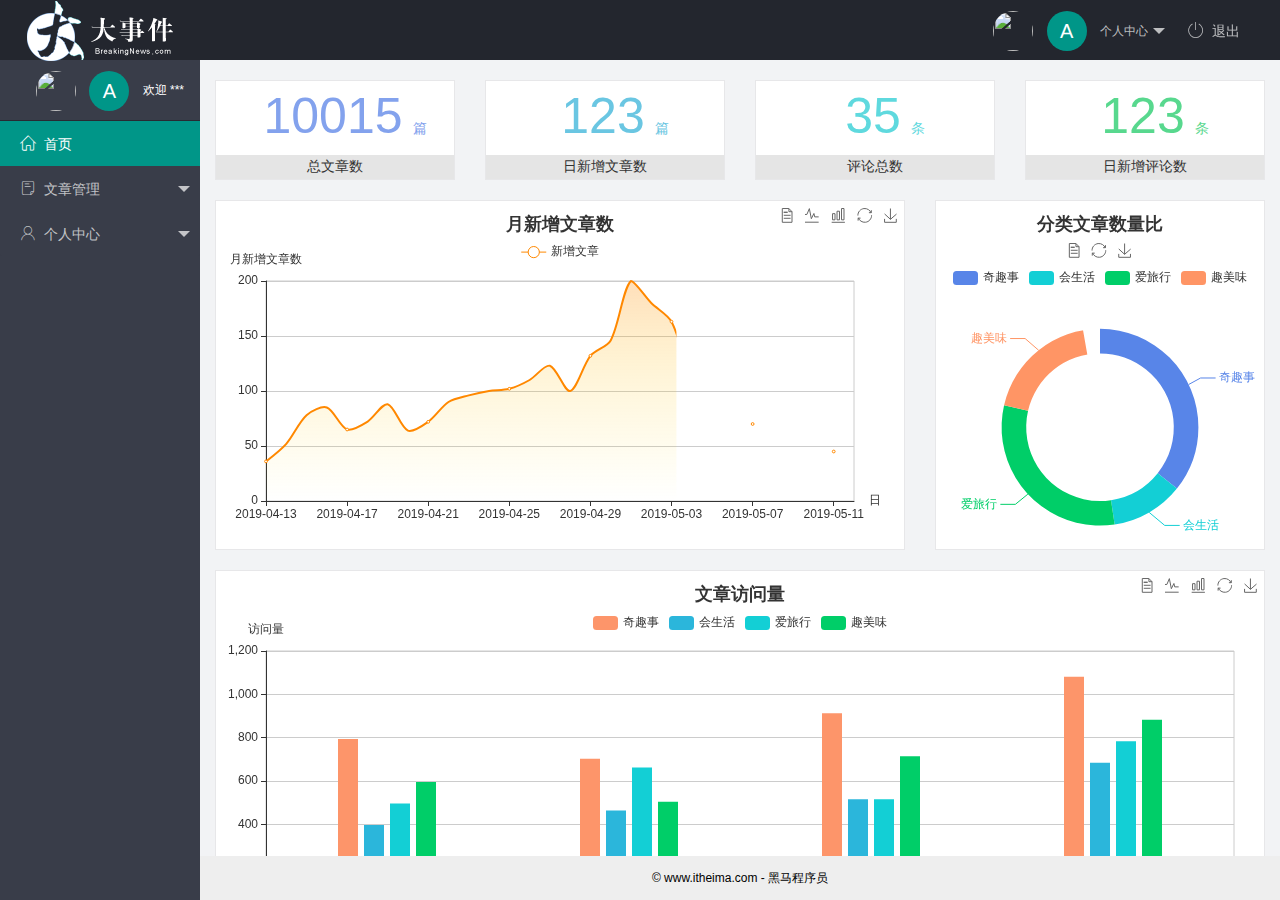
==== commit 7990875e: "完成个人中功能心的开发" ====
--- a/index.html
+++ b/index.html
@@ -29,9 +29,9 @@
                         个人中心
                     </a>
                     <dl class="layui-nav-child">
-                        <dd><a href="">基本资料</a></dd>
-                        <dd><a href="">更换头像</a></dd>
-                        <dd><a href="">重置密码</a></dd>
+                        <dd><a href="/user/user_info.html" target="fm">基本资料</a></dd>
+                        <dd><a href="/user/user_avatar.html" target="fm">更换头像</a></dd>
+                        <dd><a href="/user/user_pwd.html" target="fm">重置密码</a></dd>
                     </dl>
                 </li>
                 <li class="layui-nav-item">
@@ -71,13 +71,16 @@
                         <a href="javascript:;"><span class="iconfont icon-user"></span>个人中心</a>
                         <dl class="layui-nav-child">
                             <dd>
-                                <a href="javascript:;"><i class="layui-icon layui-icon-app"></i>基本资料</a>
+                                <a href="/user/user_info.html" target="fm"><i
+                                        class="layui-icon layui-icon-app"></i>基本资料</a>
                             </dd>
                             <dd>
-                                <a href="javascript:;"><i class="layui-icon layui-icon-app"></i>更换头像</a>
+                                <a href="/user/user_avatar.html" target="fm"><i
+                                        class="layui-icon layui-icon-app"></i>更换头像</a>
                             </dd>
                             <dd>
-                                <a href="javascript:;"><i class="layui-icon layui-icon-app"></i>重置密码</a>
+                                <a href="/user/user_pwd.html" target="fm"><i
+                                        class="layui-icon layui-icon-app"></i>重置密码</a>
                             </dd>
                         </dl>
                     </li>
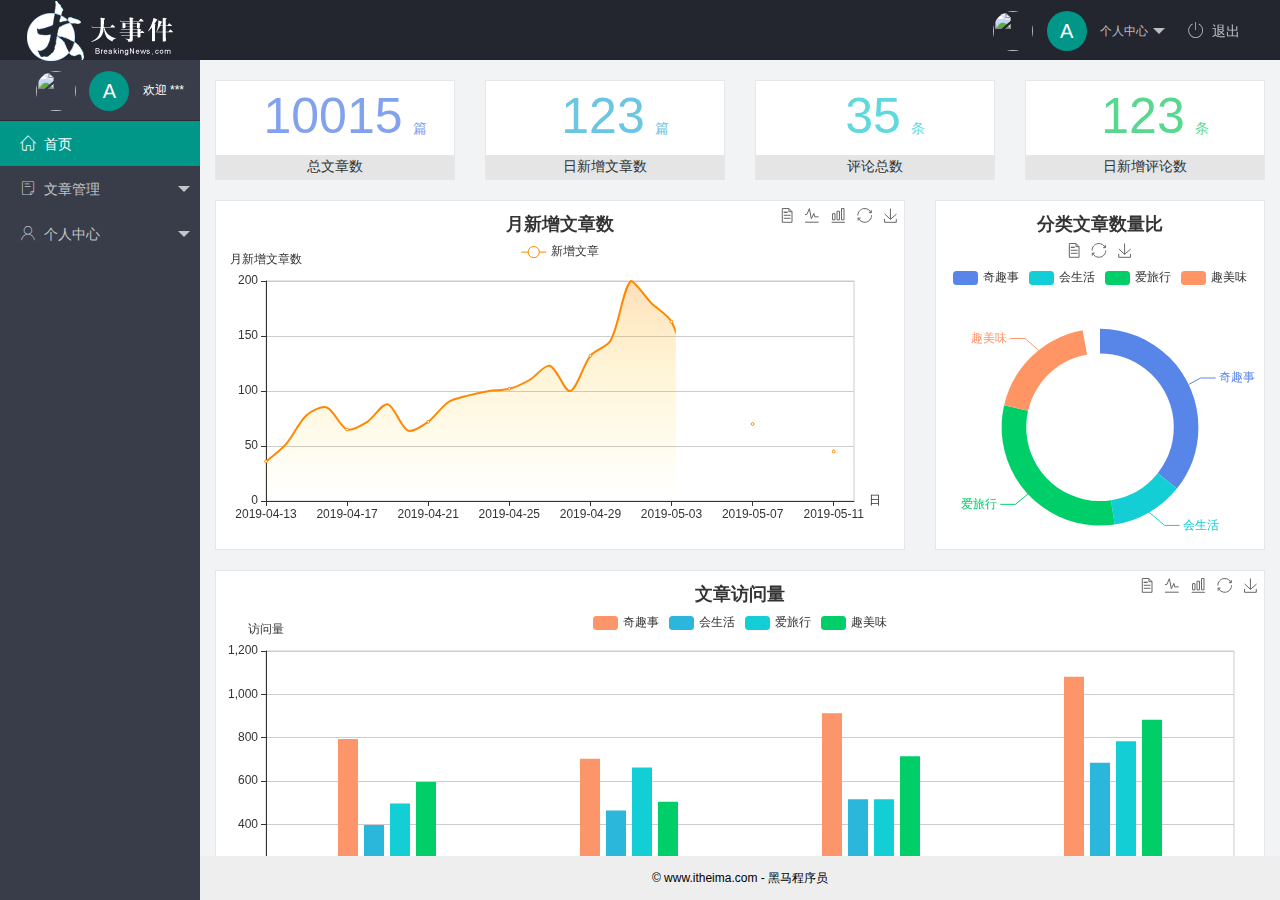
==== commit 3e05fbac: "完成文章管理相关功能的开发" ====
--- a/index.html
+++ b/index.html
@@ -57,13 +57,16 @@
                         <a class="" href="javascript:;"><span class="iconfont icon-16"></span>文章管理</a>
                         <dl class="layui-nav-child">
                             <dd>
-                                <a href="javascript:;"><i class="layui-icon layui-icon-app"></i>文章类别</a>
+                                <a href="/article/art_cate.html" target="fm"><i
+                                        class="layui-icon layui-icon-app"></i>文章类别</a>
                             </dd>
                             <dd>
-                                <a href="javascript:;"><i class="layui-icon layui-icon-app"></i>文章列表</a>
+                                <a href="/article/art_list.html" target="fm"><i
+                                        class="layui-icon layui-icon-app"></i>文章列表</a>
                             </dd>
                             <dd>
-                                <a href="javascript:;"><i class="layui-icon layui-icon-app"></i>发布文章</a>
+                                <a href="/article/art_pub.html" target="fm"><i
+                                        class="layui-icon layui-icon-app"></i>发布文章</a>
                             </dd>
                         </dl>
                     </li>
